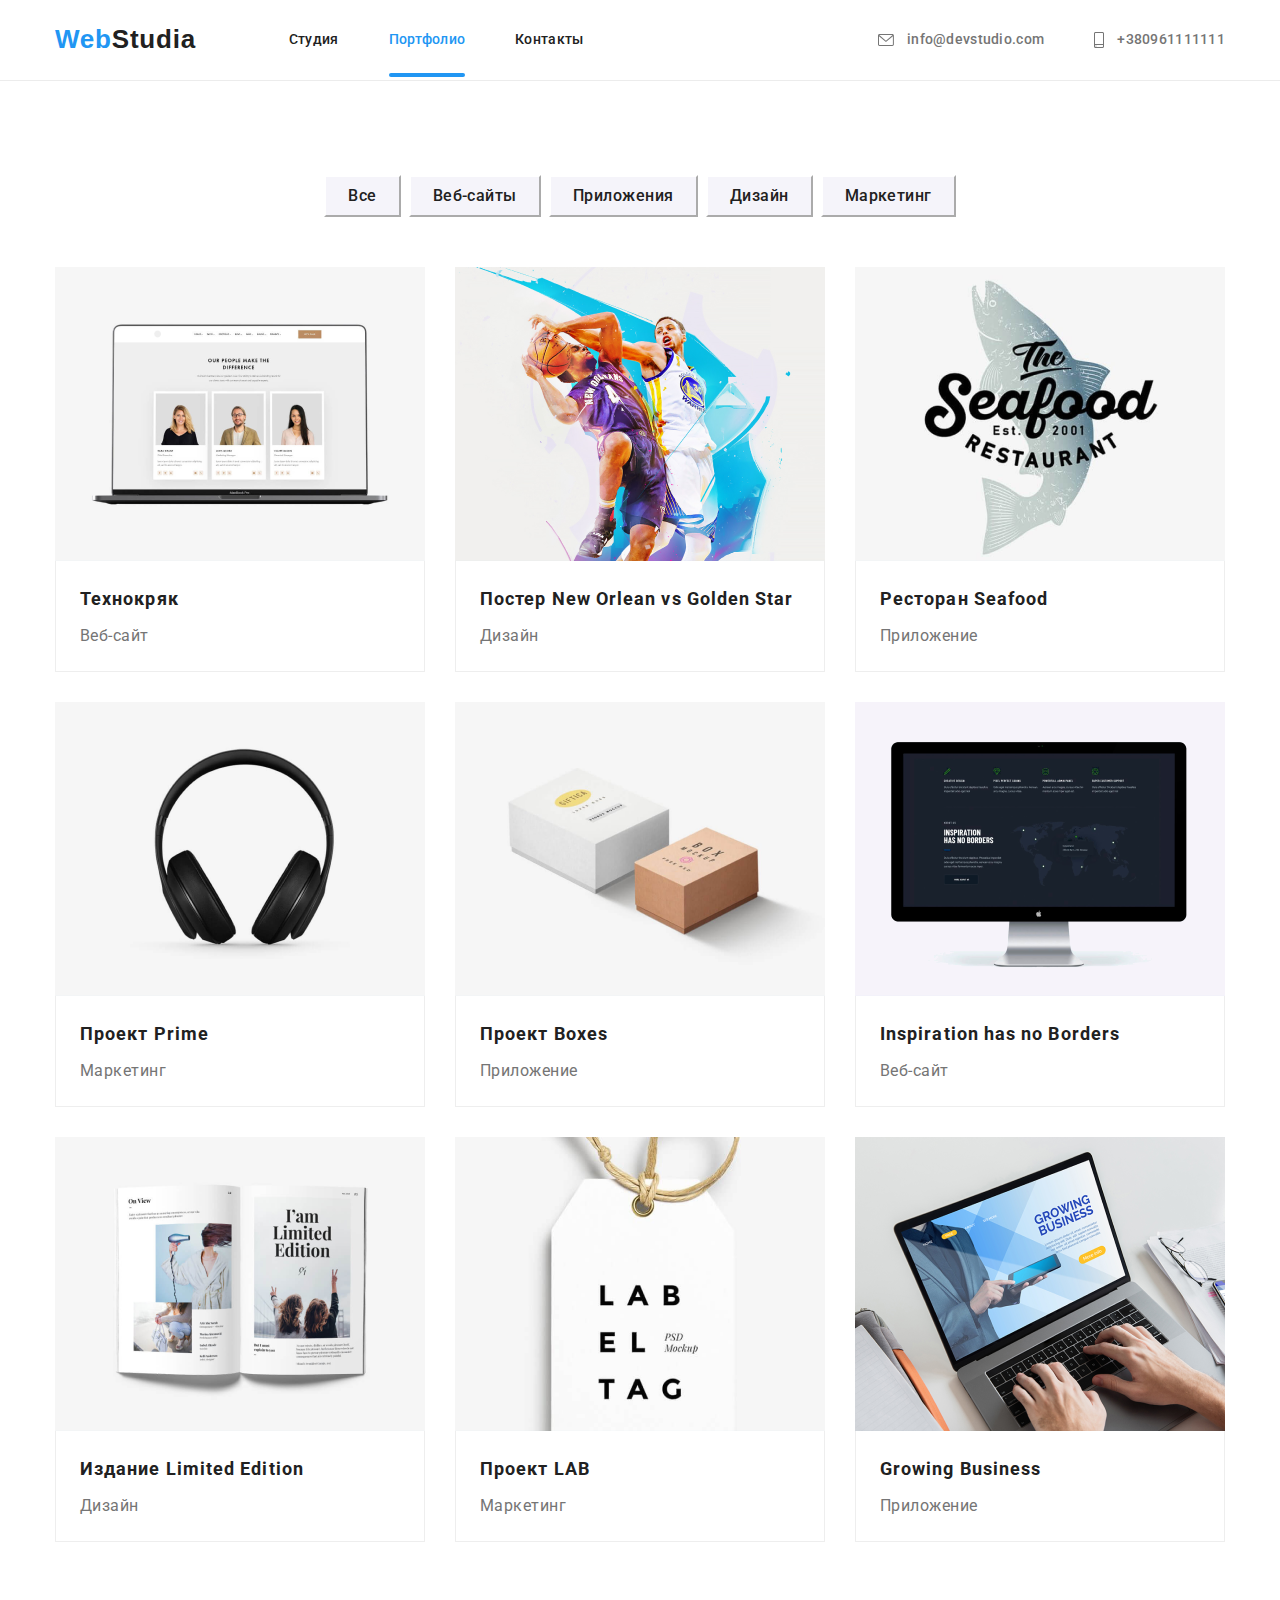
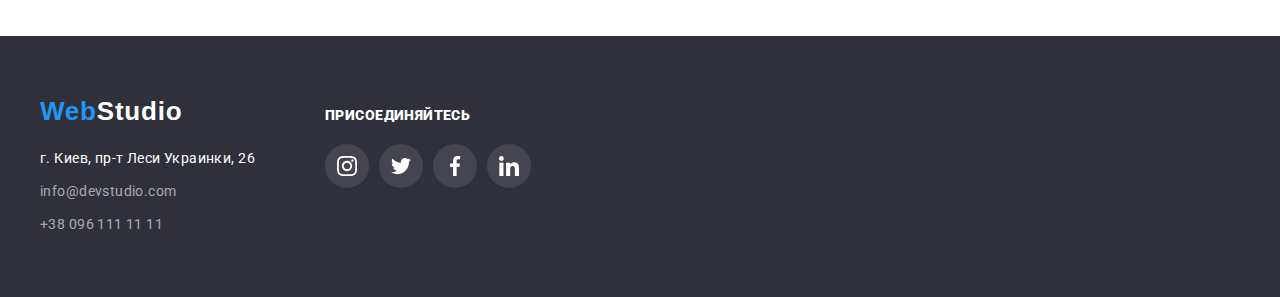
==== portfolio.html @ cb24133d "перенос" ====
<!DOCTYPE html>
<html lang="ru">

<head>
    
    <meta charset="UTF-8"/>
    <meta http-equiv="X-UA-Compatible" content="IE=Edge"/> <!--адаптация под IE и Edje-->
    <meta name="goit-markup-hw-02/" content="первое ДЗ"/>
    <title>Homework-2</title>
    <link rel="preconnect" href="https://fonts.gstatic.com"/>
    <link href="https://fonts.googleapis.com/css2?family=Roboto:wght@400;500;700;900&display=swap" rel="stylesheet"/>
    <link rel="stylesheet" href="https://cdnjs.cloudflare.com/ajax/libs/modern-normalize/0.2.0/modern-normalize.min.css"/>
    <link rel="stylesheet" href="./css/styles.css"/>

    <!-- Нормализация стилей в браузере или сброс стилей-->
        <!-- Сначала нормализатор -->
        <link
          rel="stylesheet"
          href="https://cdnjs.cloudflare.com/ajax/libs/modern-normalize/1.0.0/modern-normalize.min.css"
        />
        <!-- Потом ваши стили -->
        <link rel="stylesheet" href="./css/styles.css" />
    
</head>
<body>
    <header class="bg-color-header header">
        <div class="container ">
        
        <nav class="up-menue-style">
            <a class="logo-link logo-style logo" href="./"><span class="logocolor">Web</span>Studia</a>
            <ul class="list site-nav">
                <li class="li-header">
                    <a class="link" href="./index.html">Студия</a>
                </li>
                <li class="li-header">
                    <a class="current link" href="./portfolio.html">Портфолио</a>
                </li>
                <li >
                    <a class="link" href="contacs.html">Контакты</a>
                </li>
            </ul>
        </nav>
        <ul class="list up-phone-email-style nav-contacts">
            <li class="li-header">  
                <a class="link" href="mailto:info@devstudio.com">
                    <svg class="icon header-icon-link" width="16px" height="12px">
                        <use href="./images/icons/header-icons.svg#icon-envelope"></use>
                    </svg>
                    info@devstudio.com</a> 
            </li>
            <li>
                <a class="link" href="tel:+380961111111">
                    <svg class="icon header-icon-link" width="10px" height="16px">
                        <use href="./images/icons/header-icons.svg#icon-smartphone"></use>
                    </svg>
                    +380961111111</a>
            </li>
        </ul>
        </div>
    </header>

    <main class="main-bg-portfolio"> 
    <section  class="section">
        <div class="container "> 
            <h1 class="visually-hidden">Наше порфолио</h1>
            <ul class="list port-menu">
                <li class="port-menu-button-margin"><button type="button" class="portfolio-buttom link secondary">Все</button></li>
                <li class="port-menu-button-margin"><button type="button" class="portfolio-buttom link secondary">Веб-сайты</button></li>
                <li class="port-menu-button-margin"><button type="button" class="portfolio-buttom link secondary">Приложения</button ></li>
                <li class="port-menu-button-margin"><button type="button" class="portfolio-buttom link secondary">Дизайн</button ></li>
                <li><button type="button" class="portfolio-buttom link secondary">Маркетинг</button ></li>
            </ul>
            <h2 class="visually-hidden">Наши работы</h2>
            <ul class="list list-margin"> <!--<ul> - Список в виде точки, <ol> - список с цифрами-->
                <!-- li>a>(img+div>(p+p)) -->
                <li class="list-item-portfolio">
                    <a class="link" href="">
                        <div class="overlay-port">
                        <img src="./images/portfolio/img.jpg" alt="Технокряк Веб-сайт" width="100%"/> <!--Ссылка на картинку, подпись и её размер-->
                            <div class="bg-port-flip">
                        <p class="list-portfolio-p">Технокряк это современная площадка распространения коронавируса. Компании используют эту платформу для цифрового шпионажа и атак на защищённые сервера конкурентов. </p>
                        </div>
                    </div>
                        <div class="list-text-portfolio">
                        <h3 class="portfolio-h3-style">Технокряк</h3>
                        <p class="portfolio-p-style">Веб-сайт</p>
                        </div>
                    </a>
                </li>
                <li class="list-item-portfolio">
                    <a class="link" href="">
                        <div class="overlay-port">
                    <img src="./images/portfolio/img-1.jpg" alt="Постер New Orlean vs Golden Star Дизайн" />
                    <div class="bg-port-flip">
                    <p class="list-portfolio-p">Технокряк это современная площадка распространения коронавируса. Компании используют эту платформу для цифрового шпионажа и атак на защищённые сервера конкурентов.</p>
                </div>    
                </div>
                    <div class="list-text-portfolio">
                    <h3 class="portfolio-h3-style">Постер New Orlean vs Golden Star</h3>
                    <p class="portfolio-p-style">Дизайн</p>
                    </div>
                    </a>
                </li>
                <li class="list-item-portfolio">
                    <a class="link" href="">
                        <div class="overlay-port">
                    <img src="./images/portfolio/img-2.jpg" alt="Ресторан Seafood Приложение"/>
                    <div class="bg-port-flip">
                        <p class="list-portfolio-p">Технокряк это современная площадка распространения коронавируса. Компании используют эту платформу для цифрового шпионажа и атак на защищённые сервера конкурентов.</p>
                    </div>
                    </div>
                        <div class="list-text-portfolio">
                    <h3 class="portfolio-h3-style">Ресторан Seafood</h3>
                    <p class="portfolio-p-style">Приложение</p>
                    </div>
                    </a>
                </li>
                <li class="list-item-portfolio">
                    <a class="link" href="">
                        <div class="overlay-port">
                    <img src="./images/portfolio/img-3.jpg" alt="Технокряк Веб-сайт" /> <!--Ссылка на картинку, подпись и её размер-->
                    <div class="bg-port-flip">
                        <p class="list-portfolio-p">Технокряк это современная площадка распространения коронавируса. Компании используют эту платформу для цифрового шпионажа и атак на защищённые сервера конкурентов.</p>
                    </div>
                    </div>
                        <div class="list-text-portfolio">
                    <h3 class="portfolio-h3-style">Проект Prime</h3>
                    <p class="portfolio-p-style">Маркетинг</p>
                    </div>
                    </a>
                </li>
                <li class="list-item-portfolio">
                    <a class="link" href="">
                        <div class="overlay-port">
                    <img src="./images/portfolio/img-4.jpg" alt="Постер New Orlean vs Golden Star Дизайн" />
                    <div class="bg-port-flip">
                        <p class="list-portfolio-p">Технокряк это современная площадка распространения коронавируса. Компании используют эту платформу для цифрового шпионажа и атак на защищённые сервера конкурентов.</p>
                    </div>
                    </div>
                        <div class="list-text-portfolio">
                    <h3 class="portfolio-h3-style">Проект Boxes</h3>
                    <p class="portfolio-p-style">Приложение</p>
                    </div>
                    </a>
                </li>
                <li class="list-item-portfolio">
                    <a class="link" href="">
                        <div class="overlay-port">
                    <img src="./images/portfolio/img-5.jpg" alt="Ресторан Seafood Приложение" />
                    <div class="bg-port-flip">
                        <p class="list-portfolio-p">Технокряк это современная площадка распространения коронавируса. Компании используют эту платформу для цифрового шпионажа и атак на защищённые сервера конкурентов.</p>
                    </div>
                    </div>
                        <div class="list-text-portfolio">
                    <h3 class="portfolio-h3-style">Inspiration has no Borders</h3>
                    <p class="portfolio-p-style">Веб-сайт</p>
                    </div>
                    </a>
                </li>
                <li class="list-item-portfolio">
                    <a class="link" href="">
                        <div class="overlay-port">
                    <img src="./images/portfolio/img-6.jpg" alt="Технокряк Веб-сайт"/> <!--Ссылка на картинку, подпись и её размер-->
                    <div class="bg-port-flip">
                        <p class="list-portfolio-p">Технокряк это современная площадка распространения коронавируса. Компании используют эту платформу для цифрового шпионажа и атак на защищённые сервера конкурентов.</p>
                    </div>
                    </div>
                        <div class="list-text-portfolio">
                    <h3 class="portfolio-h3-style">Издание Limited Edition</h3>
                    <p class="portfolio-p-style">Дизайн</p>
                    </div>
                    </a>
                </li>
                <li class="list-item-portfolio">
                    <a class="link" href="">
                        <div class="overlay-port">
                    <img src="./images/portfolio/img-7.jpg" alt="Постер New Orlean vs Golden Star Дизайн" />
                    <div class="bg-port-flip">
                        <p class="list-portfolio-p">Технокряк это современная площадка распространения коронавируса. Компании используют эту платформу для цифрового шпионажа и атак на защищённые сервера конкурентов.</p>
                    </div>
                    </div>
                    <div class="list-text-portfolio">
                    <h3 class="portfolio-h3-style">Проект LAB</h3>
                    <p class="portfolio-p-style">Маркетинг</p>
                    </div>
                    </a>
                </li>
                <li class="list-item-portfolio">
                    <a class="link" href="">
                        <div class="overlay-port">
                    <img src="./images/portfolio/img-8.jpg" alt="Ресторан Seafood Приложение"/>
                    <div class="bg-port-flip">
                        <p class="list-portfolio-p">Технокряк это современная площадка распространения коронавируса. Компании используют эту платформу для цифрового шпионажа и атак на защищённые сервера конкурентов.</p>
                    </div>
                    </div>
                    <div class="list-text-portfolio">
                    <h3 class="portfolio-h3-style">Growing Business</h3>
                    <p class="portfolio-p-style">Приложение</p>
                    </div>
                    </a>
                </li>
            </ul>    
        </div>
    </section>
    </main>

    <footer class="footer-text-color bg-color-footer">
        <div class="container ">
            <div class="footer-address">
                <a class="logo-link logo-style logo-margin" href="./"><span class="logocolor">Web</span>Studio</a> <!--ссылка на главную страницу "./" обозначает корневую папку и отправляет на главную страницу-->
                <address class="down-menue-address-style"><!--адрес-->
                    <ul class="list ">
                        <li class="li-footer-first">
                            <a class="link link-map" href="https://goo.gl/maps/oVkc9rPg9sfFg3QS6" target="_blank" 
                            rel="noopener norefener">г. Киев, пр-т Леси Украинки, 26 <!--адрес--></a>
                        </li>
                        <li class="li-footer-second">
                            <a class="link down-menue-contact-style" href="mailto:info@devstudio.com">info@devstudio.com</a> <!--Активный имэйл-->
                        </li>
                        <li>
                            <a class="link down-menue-contact-style" href="tel:+380961111111">+38 096 111 11 11</a> <!--Активный телефон-->
                        </li>
                    </ul>

                </address>
            </div>
            <div class="footer-soc">
                <h3 class="footer-h3-come">присоединяйтесь</h3>
                <ul class="list social-icons">
                    <li class="social-icons-item social-icons-item-margin">
                        <a href="" class="social-icons-link" target="_blank" rel="noopener noreferral">
                            <svg class="icon">
                                <use href="./images/icons/header-icons.svg#icon-instagram-2"></use>
                            </svg>
                        </a>
                    </li>
                    <li class="social-icons-item social-icons-item-margin">
                        <a href="" class="social-icons-link" target="_blank" rel="noopener noreferral">
                            <svg class="icon">
                                <use href="./images/icons/header-icons.svg#icon-twitter-1"></use>
                            </svg>
                        </a>
                    </li>
                    <li class="social-icons-item social-icons-item-margin">
                        <a href="" class="social-icons-link" target="_blank" rel="noopener noreferral">
                            <svg class="icon">
                                <use href="./images/icons/header-icons.svg#icon-facebook-1"></use>
                            </svg>
                        </a>
                    </li>
                    <li class="social-icons-item">
                        <a href="" class="social-icons-link" target="_blank" rel="noopener noreferral">
                            <svg class="icon">
                                <use href="./images/icons/header-icons.svg#icon-linkedin-1"></use>
                            </svg>
                        </a>
                    </li>
                </ul>
            </div>
        </div>

    </footer>
</body>
---- css/styles.css ----
/* предварительные стили и глобальные настройки*/
/* Шрифт Raleway */
@font-face {
  font-family: 'Raleway', sans-serif;
  font-style: normal;
  font-weight: 700;
  src: url('../fonts/raleway-v19-latin_cyrillic-ext_cyrillic/raleway-v19-latin_cyrillic-ext_cyrillic-700.eot'); /* IE9 Compat Modes */
  src: local(''),
       url('../fonts/raleway-v19-latin_cyrillic-ext_cyrillic/raleway-v19-latin_cyrillic-ext_cyrillic-700.eot?#iefix') format('embedded-opentype'), /* IE6-IE8 */
       url('../fonts/raleway-v19-latin_cyrillic-ext_cyrillic/raleway-v19-latin_cyrillic-ext_cyrillic-700.woff2') format('woff2'), /* Super Modern Browsers */
       url('../fonts/raleway-v19-latin_cyrillic-ext_cyrillic/raleway-v19-latin_cyrillic-ext_cyrillic-700.woff') format('woff'), /* Modern Browsers */
       url('../fonts/raleway-v19-latin_cyrillic-ext_cyrillic/raleway-v19-latin_cyrillic-ext_cyrillic-700.ttf') format('truetype'), /* Safari, Android, iOS */
       url('../fonts/raleway-v19-latin_cyrillic-ext_cyrillic/raleway-v19-latin_cyrillic-ext_cyrillic-700.svg#Raleway') format('svg'); /* Legacy iOS */
}

/* Класс скрывающий элементы */
.visually-hidden {
  position: absolute !important;
  clip: rect(1px 1px 1px 1px);
  clip: rect(1px, 1px, 1px, 1px);
  padding: 0 !important;
  border: 0 !important;
  height: 1px !important;
  width: 1px !important;
  overflow: hidden;
}

/* Заготовки глобальных настроек */
:root {
  --main-text-color-gray: #757575;
  --main-text-color-black: #212121;
  --main-text-color-master-black: #000000;
  --main-text-color-blue: #2196F3;
  --main-text-color-white: #FFFFFF;
  --bg-color-gray: #2f303a;
  --bg-header-line: #ECECEC;
  --border-color: #EEEEEE;
  --bg-color-team: #F5F4FA;
  --grid-item: 1;
  --icon-color-gray: #AFB1B8;
  --timing-function: cubic-bezier(0.4, 0, 0.2, 1);
}
/* font-family: 'Roboto', sans-serif; */

/* Цвет фона main */
.main-bg {
  background-color: var(--main-text-color-white);
}

.main-bg-portfolio {
  background-color: var(--main-text-color-white);
}

html {
  box-sizing: border-box;
}

*,
*::before,
*::after {
  box-sizing: inherit;
}

/* a.current {
  color: var(--main-text-color-blue);
} */




















/* ВЫРАВНИВАНИЕ */

/* Сброс стилей */
h1,
h2,
h3,
h4,
h5,
h6,
p,
ul
 {
  margin: 0;
}


.section {
  padding-top: 94px;
  padding-bottom: 94px;
  
}

/* Общий размер для всей страницы */
.container {
  margin-left: auto;
  margin-right: auto;
  width: 1200px;
  padding: 0px 15px;
}

/* Header position */
.header .container{
  display: flex;
  justify-content: space-between;
  align-items: center;
  padding-top: 24px;
  padding-bottom: 25px;
  /* border-bottom: 30;
  border-color: var(--main-text-color-gray); */
}

.header {
  border-bottom: 1px solid var(--bg-header-line);
/* или */
/* border-width: 1px;
border-style: solid;
border-color: var(--main-text-color-gray); */
}

/* Центровка контактов */
.up-menue-style,
.nav-contacts .list {
display: flex;
align-items: center;

}


.site-nav,
.nav-contacts
 {
  display: inline-flex;
  padding-left: 0;
}

/* отступ для логотипа */
.container .logo {
  margin-right: auto;
}

/* отступ для студии,портфолио и контактов */
.up-menue-style .site-nav {
  /* margin-right: 331px; */
  margin-left: 93px;
}

/* отступы внутри site-nav */
.site-nav .li-header,
.up-phone-email-style .li-header {
  margin-right: 50px;
}

/* расположение текста относительно картинок */
.nav-contacts li .icon,
.nav-contacts li .link
 {
  vertical-align: middle;
}

/* пвсстояние между картинкой и текстом */
.header-icon-link {
  fill: var(--main-text-color-gray);
  margin-right: 10px;
  /* padding: 10px; */
    /* Функция смены цвета */
    transition-property: fill;
    transition-duration: 250ms;
    transition-timing-function: cubic-bezier(0.4, 0, 0.2, 1);
    /* transition-delay: 0; */
}


.container .up-phone-email-style {
  fill: var(--main-text-color-gray);
  margin-left: auto;
}


/* Настройка расположения и размеров заголовка */
.container .h1-style {
  /* position: absolute; */
width: 696px;
/* height: 120px; */
margin: 0 auto;
text-align: center;
margin-bottom: 30px;
}

/* Настройка положения и размера кнопки */
.container .button {
  padding-right: 32px;
  padding-top: 10px;
  padding-bottom: 10px;
  padding-left: 32px;
  /* border-color: var(--main-text-color-blue); */
  margin: 0 auto;
}

/* .main-bg .bg-color-up .container{
  padding-top: 200px;
  padding-bottom: 200px;
} */

/* Положение Наших особенностей */
.container .index-list { 
  display: flex;
  justify-content: flex-end;
  align-items: center;
  padding-left: 0;
  /* padding-top: 32px;
  padding-bottom: 32px; */
  /* border-bottom: 30;
  border-color: var(--main-text-color-gray); */
}

/* Размер класа our-list и расстояния между ними */
.our-list {
  width: 270px;
  /* height: 101px; */
  
}

.index-list .our-margin{
  margin-right: 30px;
  /* padding-left: 0; */
}

/* промежуток между заголовком и подписью */
.our-list .h3-style{
  margin-bottom: 10px;
  margin-top: 0;
}

.container .h2-style-what-we-do {
  text-align: center;
  margin-bottom: 50px;
  margin-top: 0;
}

.what-are-we-do.section{
  padding-top: 0;
}

/* Положение Наших особенностей */
.list-work { 
  display: flex;
  justify-content: flex-end;
  align-items: center;
  /* padding-top: 32px;
  padding-bottom: 32px; */
  /* border-bottom: 30;
  border-color: var(--main-text-color-gray); */
}

/* Расстояние между блоками */
.list-work .li{
  margin-right: 30px;
}

/*.list-work .relative .list-what-img{
  position: relative;
  width: 370px;
  height: 294px;
  left: 0px;
  top: 0px;
} */
.list-work .relative{
  position: relative;
  /* width: 370px;
  height: 294px; */
  left: 0px;
  top: 0px;
}

.list-work .relative .what-p{
position: absolute;
bottom: 0;
font-weight: 700;
font-size: 14px;
line-height: 1.14;
text-align: center;
letter-spacing: 0.03em;
text-transform: uppercase;
padding-top: 27px;
padding-bottom: 27px;
color: var(--main-text-color-white);
background: rgba(47, 48, 58, 0.8);
width: 370px;
} 

/* превращаем картинку в блок */
.list-work li img{
  display: block;
}

/* Наша команда тени */
.container .list-team .our-shadow {
  box-shadow: 0px 1px 3px rgba(0, 0, 0, 0.12), 0px 1px 1px rgba(0, 0, 0, 0.14), 0px 2px 1px rgba(0, 0, 0, 0.2);
  /* border-radius: 0px 0px 4px 4px; */
}

/* Положение Наших особенностей */
.list-team { 
  display: flex;
  justify-content: flex-end;
  align-items: center;
  /* padding-top: 32px;
  padding-bottom: 32px; */
  /* border-bottom: 30;
  border-color: var(--main-text-color-gray); */
}

.list-team .block-style-index-margin {
  margin-right: 30px;
}

.block-style-index div .h2-style-team,
.block-style-index div .p-style {
  text-align: center;
}

.block-style-index div .h2-style-team {
  margin-bottom: 10px;
  margin-top: 0;
}

.block-style-index div .p-style {
  margin-bottom: 0;
  margin-top: 0;
  padding: 0px;
}

.block-style-index div {
  padding: 30px;
}

.block-style-index img {
  display: block;
  margin-bottom: 0px;
}


/* FOOTER */
.bg-color-footer .container { 
  display: flex;
  align-items: baseline;
  /* padding: 60px 0px; */
  /* padding-top: 32px;
  padding-bottom: 32px; */
  /* border-bottom: 30;
  border-color: var(--main-text-color-gray); */
}

.container .footer-address .logo-margin {
  display:block;
  margin-bottom: 20px;
}

/* Страница Портфолио */
/* main */
.main-bg-portfolio .section .container .port-menu{
  display: flex;
  justify-content:center;
  align-items: center;
  margin-bottom: 50px;
  margin-left: 0;
  padding-left: 0;
  /* padding-top: 32px;
  padding-bottom: 32px; */
  /* border-bottom: 30;
  border-color: var(--main-text-color-gray); */
}

/* размер кнопок port-menu */
.port-menu .link {
  padding: 6px 22px;
  
}

/* Отступ между кнопками port-menu */
.port-menu-button-margin {
  margin-right: 8px;
}

/* display: block for img port-menu */
.list-item-portfolio img {
  display: block;
}

.main-bg-portfolio .section .container .list-margin {
  display: flex;
  flex-wrap: wrap;
  margin-bottom: -30px;
  margin-right: -30px;
  --grid-item: 3;
  list-style: none;
  margin-left: 0;
  padding-left: 0;
}

.list-text-portfolio {
  padding: 20px 24px;
  border: 1px solid var(--border-color);
  border-top: none;
}

.list-item-portfolio {
  margin: 0 30px 30px 0px;
  /* width: 370px; */

  /* padding: 370px 404px; */

  /* задаём ширину элементов */
  flex-basis: calc((100% - 30px * var(--grid-item)) / var(--grid-item));
}


/* Увеличение области кликабельности ссылки */
/* .up-menue-style .logo-link, */
.site-nav .link,
.nav-contacts li .link {
  padding: 30px 0;
}




/* Отступ для Нашей команды */
.container .our-team-margin{
  margin-top: 0;
  margin-bottom: 50px;
  margin-left: auto;
  margin-right: auto;
  text-align: center;
}

.our-shadow div .p-style {
  margin-bottom: 16px;
}

/* Настройка заднего фона для иконок соцсетей в Нашей команде */
.social-icons-item .social-icons-link {
  background-color: var(--main-text-color-white);
  display: flex;
  justify-content: center;
  align-items: center;
  width: 44px;
  height: 44px;
  border-radius: 50%;
}

/* Расстояние между иконками */
.social-icons-item-margin {
  margin-right: 10px;
}

/* Параметры иконок соцсетей */
.social-icons .icon{
  width: 20px;
  height: 20px;
  fill: var(--icon-color-gray);
  /* fill: #000000; */
  /* background-color: #000000; */
}

/* отступ от левого края для всех иконок */
.list-team div .social-icons {
  display: inline-flex;
  /* margin: 0 auto; */
  padding: 0 0 0 2px;

}

/* Выделение цветом иконок соцсетей нашей команды. Ховер и фокус задается всегда на ссылку! */
/* .social-icons-item .social-icons-link:hover .icon,
.social-icons-item .social-icons-link:focus .icon, */
.social-icons-item .social-icons-link:hover,
.social-icons-item .social-icons-link:focus {
  fill: var(--main-text-color-white);
  background-color: var(--main-text-color-blue);
  

  /* border-radius: 10px; */
  /* margin: 10px; */
  /* fill: inherit; */
}

/* Настройка заднего фона для иконок соцсетей в футере */
.container .list .social-icons-item .social-icons-link {
  background-color: rgba(255, 255, 255, 0.1);
  display: flex;
  justify-content: center;
  align-items: center;
  width: 44px;
  height: 44px;
  border-radius: 50%;
    /* Функция смены цвета */
    transition-property: background-color;
    transition-duration: 250ms;
    transition-timing-function: cubic-bezier(0.4, 0, 0.2, 1);
    /* transition-delay: 0; */
}
.li-header .linc .icon {
    /* Функция смены цвета */
    transition-property: background-color, fill;
    transition-duration: 250ms;
    transition-timing-function: cubic-bezier(0.4, 0, 0.2, 1);
    /* transition-delay: 0; */
}

/* Расстояние между иконками */
.social-icons-item-margin {
  margin-right: 10px;
  margin-top: 0;
  margin-top: 0;
  margin-bottom: 0;
}

/* Параметры иконок соцсетей Нашей команды */
.block-style-index div .social-icons .social-icons-link .icon{
  width: 20px;
  height: 20px;
  fill: var(--icon-color-gray);
  /* fill: #000000; */
  /* background-color: #000000; */

      /* Функция смены цвета */
      transition-property: fill; /*background-color, */
      transition-duration: 250ms;
      transition-timing-function: cubic-bezier(0.4, 0, 0.2, 1);
}

/* Параметры иконок соцсетей Футера*/
.container .list .social-icons-link .icon{
  width: 20px;
  height: 20px;
  fill: var(--main-text-color-white);
  /* fill: #000000; */
  /* background-color: #000000; */

  /* Функция смены цвета */
  /* transition-property: fill;
  transition-duration: 250ms;
  transition-timing-function: cubic-bezier(0.4, 0, 0.2, 1); */
  transition: fill 250ms cubic-bezier(0.4, 0, 0.2, 1);
  /* transition-delay: 0; */
}

.container .list .social-icons-item .social-icons-link {

  /* Функция смены цвета */
  transition-property: background-color;
  transition-duration: 250ms;
  transition-timing-function: cubic-bezier(0.4, 0, 0.2, 1);
  /* transition-delay: 0; */
}

/* отступ от левого края для всех иконок и все в ряд */
.container .social-icons {
  display: inline-flex;
  /* margin: 0 auto; */
  padding: 0;
}

/* Выделение цветом иконок соцсетей футера. Ховер и фокус задается всегда на ссылку! */
/* .container .list .social-icons-item .social-icons-link:hover .icon,
.container .list .social-icons-item .social-icons-link:focus .icon, */
.container .list .social-icons-item .social-icons-link:hover,
.container .list .social-icons-item .social-icons-link:focus {
  /* fill: var(--main-text-color-white); */
  background-color: var(--main-text-color-blue);

  /* border-radius: 10px; */
  /* margin: 10px; */
  /* fill: inherit; */
}

/* Выделение цветом иконок соцсетей футера. Ховер и фокус задается всегда на ссылку! */
.container .list .social-icons-item .social-icons-link:hover .icon,
.container .list .social-icons-item .social-icons-link:focus .icon{
  fill: var(--main-text-color-white);
  

  /* border-radius: 10px; */
  /* margin: 10px; */
  /* fill: inherit; */
}






/* отступы между списками в футере */
.down-menue-address-style .list .li-footer-first {
  margin-bottom: 9px;
  /* margin-top: 9px; */
  /* padding-bottom: 6px;
  padding-top: 9px; */

}

.down-menue-address-style .list .li-footer-second {
  margin-bottom: 9px;
  /* margin-top: 9px; */
  /* padding-bottom: 6px;
  padding-top: 9px; */

}

.list-text-portfolio .portfolio-h3-style {
  margin: 0;
}

.list-text-portfolio .portfolio-p-style {
  margin-top: 4px;
  margin-bottom: 0;
}

/* картинка на всю ширину блока */
.list-item-portfolio .link img{
  width: 100%;
}

.footer-text-color .container {
  padding: 60px 0;
}

/* Настройка блока адрес в футере, размера и расположения */
.footer-text-color .container .footer-address {
/* display: flex;
flex-direction: column;
align-items:flex-start; */
/* padding-left: 30px; */
/* padding-top: 60px;
padding-bottom: 60px; */
margin-right: 70px;
/* padding-left: 0; */
}

/* Настройки блока соцсетей в футере, размера и расположения */
.footer-text-color .container .footer-soc {
  display: flex;
  flex-direction: column;
  align-items:flex-start;
  /* padding-top: 75px;
padding-bottom: 97px; */
margin-right: 93px;
}


.overlay-port{
  position: relative;
  overflow: hidden;
}

.list-item-portfolio .link:hover .overlay-port .list-portfolio-p,
.list-item-portfolio .link:focus .overlay-port .list-portfolio-p {
  transform: translateY(0);
  /* width: 370px; */
/* height: 294px; */
overflow: hidden;
/* opacity: 1; */
}


.list-portfolio-p{
  /* opacity: 50%; */
}

.bg-port-flip {
  
}

.list-portfolio-p {
  /* display: inline-block;
  content: ''; */
  position: absolute;
  top: 0;
  left: 0;
  width: 100%;
  height: 100%;
  transform: translatey(100%);
  transition: transform 250ms var(--timing-function);
/* width: 370px; */
/* height: 294px; */
/* left: 215px; */
/* top: 262px; */
/* opacity: 0; */
background: rgba(33, 150, 243, 0.9);
/* background-size: auto; */
font-style: normal;
font-weight: 400;
font-size: 18px;
line-height: 1.55;
/* or 156% */
letter-spacing: 0.03em;
color: var(--main-text-color-white);
padding-top: 63px;
  padding-bottom: 63px;
  padding-left: 24px;
  padding-right: 24px;
}

.list-item-portfolio:hover,
.list-item-portfolio:focus {
  display: block;

  /* box-sizing: border-box; */
  box-shadow: 0px 1px 1px rgba(0, 0, 0, 0.12), 0px 4px 4px rgba(0, 0, 0, 0.06), 1px 4px 6px rgba(0, 0, 0, 0.16);
}

.list-item-portfolio .link
{
    /* Функция смены цвета */
    transition-property: box-shadow;
    transition-duration: 250ms;
    transition-timing-function: cubic-bezier(0.4, 0, 0.2, 1);
    transition-delay: 0;
}

/* .footer-come {
  text-align: left;
} */



/* НАШИ ПРЕИМУЩЕСТВА */
/* настройка фонового изображения для вставки перед списком */
.index-list .our-list::before {
  /* block растягивает на полный размер родителя */
  display: block;
  content: "";
  height: 120px;
  margin-bottom: 30px;
  background-color: var(--bg-color-team);
  background-size: 70px 70px;
  background-repeat: no-repeat;
  background-position: center;
  /* border-radius: 4px; */
}

/* Антенна в виде фонового изображения */
.icon-antenna::before {
  background-image: url("../images/icons/antenna-1.svg");
}

/* Часы в виде фонового изображения */
.icon-clock::before {
  background-image: url("../images/icons/clock-1.svg");
}

/* Компьютер-диаграмма в виде фонового изображения */
.icon-comp::before {
  background-image: url("../images/icons/diagram-1.svg");
}

/* Астронавт в виде фонового изображения */
.icon-astronaut::before {
  background-image: url("../images/icons/astronaut-1.svg");
}




/* ПОСТОЯННЫЕ КЛИЕНТЫ */
.section-client {
  padding-top: 94px;
  padding-bottom: 94px;
}
/* Параметры иконок соцсетей Футера*/
.icon-client-ya .link .icon{
  fill: var(--icon-color-gray);
      /* Функция смены цвета */
      transition-property: fill; /*border-color, */
      transition-duration: 250ms;
      transition-timing-function: cubic-bezier(0.4, 0, 0.2, 1);
      /* transition-delay: 0; */
}

/* Настройка иконок вряд */
.icons-client {
  display: flex;
  margin: 0;
  padding: 0;
}

/* Промежуткм между блоками */
.icon-client-ya-margin {
  display: flex;
  margin-right: 30px;
}


/* Выделение цветом иконок соцсетей футера. Ховер и фокус задается всегда на ссылку! */
.container .list .icon-client-ya .link-client:hover .icon,
.container .list .icon-client-ya .link-client:focus .icon,
.container .list .icon-client-ya .link-client:hover,
.container .list .icon-client-ya .link-client:focus {
  fill: var(--main-text-color-blue);
  border-color: var(--main-text-color-blue);
  /* border-radius: 10px; */
  /* margin: 10px; */
  /* fill: inherit; */


}

/* Настройка блоков и ссылки параллельно */
.icon-client-ya .link-client {
  /* background-color: var(--main-text-color-white); */
  display: flex;
  justify-content: center;
  align-items: center;
  width: 170px;
  height: 90px;
  border: 1px;
  border-radius: 4%;
  border-style: solid;
  border-color: var(--icon-color-gray);
    /* Функция смены цвета */
    transition-property: border-color; /*, fill*/
    transition-duration: 250ms;
    transition-timing-function: cubic-bezier(0.4, 0, 0.2, 1);
    /* transition-delay: 0; */
}

.footer-soc .footer-h3-come {
  margin-bottom: 20px;
}





























/* Применение классов */



/* Настройка тела сайта */
body {
  font-family: "Roboto", sans-serif;
  font-size: 14px;
  line-height: 1.71;
  letter-spacing: 0.03em; /* расстояние между буквами*/
  color: var(--main-text-color-black);
  /*background-color: #e5e5e5;*/
}

.logo-link
{
  text-decoration: none; /* убирает подчеркивание с ссылки */
  color: inherit; /* обесцвечивает ссылку */
}

/* обесцвечивание и скрытия подч]ркивания для ссылки */
.link {
  text-decoration: none; /* убирает подчеркивание с ссылки */
  color: inherit; /*обесцвечивает ссылку*/

  /* Функция смены цвета */
  transition-property: color;
  transition-duration: 250ms;
  transition-timing-function: cubic-bezier(0.4, 0, 0.2, 1);
  /* transition-delay: 0; */
}

/* изменение ссылки при наведении */
.link:hover,
:focus {
  color: var(--main-text-color-blue);


}


/* Выделение цветом иконок письма и телефона. Ховер и фокус задается всегда на ссылку! */
.link:hover .header-icon-link,
.link:focus .header-icon-link {
  fill: var(--main-text-color-blue);



  /* border-radius: 10px; */
  /* margin: 10px; */
  /* fill: inherit; */
}


/* Отцентровать */
/* .center {
  text-align: center;
} */

/* Убрать нумерацию списка */
.list {
  list-style: none;
  /* padding-left: 0px;
  margin: 0px; */
}

/* Убрать нумерацию списка */
.list .our-icon-link{
  list-style: none;
  /* padding-left: 0px;
  margin: 0px; */
}

.down-menue-address-style .list {
  padding-left: 0px;
  margin: 0px;
}


    /* Стили телефона и имэйла в хедере */
.up-phone-email-style {
font-weight: 500;
font-size: 14px;
line-height: 1.14;
letter-spacing: 0.02em;
color: var(--main-text-color-gray);
}

/* оформление верхнего меню */
.up-menue-style {
font-weight: 500;
font-size: 14px;
line-height: 1.14;
letter-spacing: 0.02em;
color: var(--main-text-color-black);
}

/* Цвет футера */
.footer-text-color {
  color: var(--main-text-color-white);
}

/* оформление адреса нижнего меню */
.down-menue-address-style {
/*font-weight: 400;*/
font-style: normal;
font-size: 14px;
line-height: 1.7;
letter-spacing: 0.03em;

  }

/* оформление нижнего меню телефона и имэйла*/
.down-menue-contact-style {
color: rgba(255, 255, 255, 0.6);
    }

/* Стиль заголовка н1 */
.h1-style {
font-weight: 900;
font-size: 44px;
line-height: 1.36;
/* text-align: center; */
letter-spacing: 0.06em;
text-transform: uppercase;
color: var(--main-text-color-white);
}

/* Стиль заголовка н2 */
.h2-style {
  font-family: Roboto;
  font-style: normal;
  font-weight: 700;
  font-size: 36px;
  line-height: 1.16;
  /* text-align: center; */
  letter-spacing: 0.03em;
  color: var(--main-text-color-master-black);
}

/* Стиль заголовка н2 для "Наша команда" */
.h2-style-team {
  font-weight: 500;
  font-size: 16px;
  line-height: 1.9;
  /* text-align: center; */
  letter-spacing: 0.03em;
  color: var(--main-text-color-master-black);
}

/* Стиль заготовка н3 */
.h3-style {
  font-weight: 700;
  font-size: 14px;
  line-height: 1.14;
  letter-spacing: 0.03em;
  text-transform: uppercase;
  color: var(--main-text-color-black);
}

.p-style-up {
  font-size: 14px;
  line-height: 1.5;
  letter-spacing: 0.03em;
  color: var(--main-text-color-gray);
  margin: 0;
}


/* Стиль для простого текста главной страницы */
.p-style {
  /*font-weight: 400;*/
  font-size: 14px;
  line-height: 1.71;
  letter-spacing: 0.03em;  
  color: var(--main-text-color-gray);
}

/* Стиль для подписи нашей команды */
.p-style-team {
  /*font-weight: 400;*/
  font-size: 16px;
  line-height: 1.19;
  /* text-align: center; */
  letter-spacing: 0.03em;  
  color: var(--main-text-color-gray);
}

/* Стиль для cтилизации заголовка фото в портфолио */
.portfolio-h3-style {
font-weight: 700;
font-size: 18px;
line-height: 2;
letter-spacing: 0.06em;
/* letter-spacing: 0.04em; */
color: var(--main-text-color-black);

}

/* Стиль для cтилизации описания фото в портфолио */
.portfolio-p-style {
/*font-weight: 400;*/
font-size: 16px;
line-height: 1.87;
letter-spacing: 0.03em;
color: var(--main-text-color-gray);
}

/* Стиль кнопки на главной странице */
.button {
  font-weight: 700;
  font-size: 16px;
  line-height: 1.87;
  display: flex;
  align-items: center;
  text-align: center;
  letter-spacing: 0.06em;
  color: var(--main-text-color-white);

  /* Функция смены цвета */
  transition-property: background-color, color;
  transition-duration: 250ms;
  transition-timing-function: cubic-bezier(0.4, 0, 0.2, 1);
  /* transition-delay: 0; */
}

/* Client стилизация текста*/
.h2-style-client {
font-weight: 700;
font-size: 36px;
line-height: 1.16;
text-align: center;
letter-spacing: 0.03em;
color: var(--main-text-color-black);
margin-bottom: 50px;
margin-top: 0;
}


/* футер, ПРИСОЕДИНЯЙТЕСЬ */
.footer-h3-come {
  font-weight: 900;
  font-size: 14px;
  line-height: 1.14;
  letter-spacing: 0.03em;
  text-transform: uppercase;
  margin: 0;
  color: var(--main-text-color-white);
  }















/* НАСТРОЙКА ЦВЕТОВ */
/* ЦВЕТА ФОНА И КНОПОК */
/* настройка цвета логотипа, а именно части Web */
.logocolor {
  color: var(--main-text-color-blue);
}

/* Стиль логотипа (цвет, шрифт и т.д.) */
.logo-style {  
  font-family: "Raleway", sans-serif;
  /* font-style: normal; */
  font-weight: 700;
  font-size: 26px;
  line-height: 1.2;
  letter-spacing: 0.03em;
  /* color: var(--main-text-color-master-black); */
  }

.button-index {
  background-color: var(--main-text-color-blue);
  border: none;
  border-radius: 4px;
}

/* изменение цвета кнопки при наведении */
.button:hover,
.button:focus {
  background-color: var(--main-text-color-blue); /*изменение цвета кнопни*/
  color: var(--main-text-color-white); /*изменение цвета надписи*/
  cursor: pointer;
}

/* Стиль кнопок на странице портфолио */
.portfolio-buttom {
font-weight: 500;
font-size: 16px;
line-height: 1.63;
letter-spacing: 0.03em;
color: var(--main-text-color-black);
background-color: var(--main-text-color-white);
cursor: pointer;
}

.portfolio-buttom.link:hover,
.portfolio-buttom.link:focus {
  background-color: var(--main-text-color-blue); /*изменение цвета кнопни*/
  color: var(--main-text-color-white);  /*изменение цвета надписи*/
  box-shadow: 0px 3px 1px rgba(0, 0, 0, 0.1), 0px 1px 2px rgba(0, 0, 0, 0.08), 0px 2px 2px rgba(0, 0, 0, 0.12);
  border-radius: 4px;


  /* cursor: pointer; */
}

.portfolio-buttom.link {
  /* Функция смены цвета */
  transition-property: background-color, color, box-shadow;
  transition-duration: 250ms;
  transition-timing-function: cubic-bezier(0.4, 0, 0.2, 1);
  /* transition-delay: 0; */}

.portfolio-buttom.primary {
  background-color: var(--main-text-color-blue);
  color: var(--main-text-color-white);
  border-color: var(--main-text-color-blue);
}

.portfolio-buttom.secondary {
  background-color: var(--bg-color-team);
  color: var(--main-text-color-black);
  border-color: var(--main-text-color-white);
}

.bg-color-header {
  /* position: absolute; */
  /* width: 1600px; */
  /* height: 80px; */
  /* left: 0px; */
  /* top: 0px; */
  background: var(--main-text-color-white);
}

.bg-color-up {

background-color: var(--bg-color-gray);
text-align: center;
padding-top: 200px;
padding-bottom: 200px;
max-width: 1600px;   /*максимальная длинна банера*/
height: 600px;
margin-left: auto;
margin-right: auto;
background-image: url(../images/index/bg-Img-overlay.png), url(../images/index/bg-header-Img.png);
/* background-image: linear-gradient(rgba(47, 48, 58, 0.4), rgba(47, 48, 58, 0.4)), url(../images/index/bg-header-Img.png); */
background-position: center;
background-repeat: no-repeat;
object-fit: cover;  /*задаем отображение картинки-фона (стоять на месте и т.д.);/
/* центр всегда на месте */
background-position: center;
/* можно задать ысоту банера, убирая паддинги, но тогда могут возникнуть баги с переполнением */

  /* display: flex;*/  /*работает вместе с align-items*/
  /*align-items: center;*/  /*вертикальное выравнивание*/
  /* justify-content: center;  горизонтальное выравнивание */ 
  /* Банер всегда подстраивается под экран */
  /* height: 100vh;  */
/* position: absolute; */
/* width: 1600px; */
/* height: 600px; */
/* left: 0px; */
/* top: 80px; */
/* padding: 250px 0; */
/* object-position: 50% 50%; */
/* padding: 200px 0;  */
}

.bg-color-team {
  /* position: absolute; */
  /* width: 1600px; */
  /* height: 648px; */
  /* left: 0px;
  top: 1449px; */
  background: var(--bg-color-team);
}

.bg-color-footer {
  /* position: absolute; */
  /* width: 1600px; */
  /* height: 252px; */
  /* left: 0px;
  top: 1628px; */
  background: var(--bg-color-gray);
}

.bg-color-portfolio-block {
  /* position: absolute;
width: 370px;
/* height: 404px; */
/* left: 1015px;
top: 262px; */
background: var(--main-text-color-white);
border: 1px solid var(--border-color);
box-sizing: border-box;
}

.block-style-index {
  /* position: absolute; */
  width: 270px;
  /* height: 368px; */
  /* left: 215px;
  top: 1635px; */
  background: var(--main-text-color-white);
  /* material shadow v1 */  
  box-shadow: 0px 1px 3px rgba(0, 0, 0, 0.12), 0px 1px 1px rgba(0, 0, 0, 0.14), 0px 2px 1px rgba(0, 0, 0, 0.2);
  border-radius: 0px 0px 4px 4px;
}










/* ЦВЕТА ТЕКСТА */
/* цвет текста для отображения активной сылкиы */
.current {
  color: var(--main-text-color-blue);
  position: relative; 
}
.header-link {
  position: relative;
}

/* Нижняя линия на активном элементе меню */
.current::after {
  content: "";
  position: absolute;
  left: 0;
  bottom: 0;
  display: block;
  width: 100%;
  height: 4px;
  background-color: var(--main-text-color-blue);
  border-radius: 2px;
}

/* цвет текста для отображения активной сылкиы */
.current-button {
  color: var(--main-text-color-white);
  background-color: var(--main-text-color-blue);
}










/* Модальное окно */

/* Параметры фона модального окна */
.backdrop {
  position: fixed;
  top: 0;
  left: 0;
  width: 100%;
  height: 100%;
  background-color: rgba(0, 0, 0, 0.2);

  opacity: 1;
  visibility: visible;
  transition: opacity 250ms var(--timing-function), visibility 250ms var(--timing-function);
}

/* Параметры модального окна до нажатия кнопки (скрытие окна) */
.backdrop.is-hidden {
  opacity: 0;
  pointer-events: none;
  visibility: hidden;
}

/* параметры формы окна */
.modal {
  position: absolute;
  top: 50%;
  left: 50%;
  transform: translate(-50%, -50%);

  width: 528px;
  height: 581px;
  background-color: var(--main-text-color-white);
  box-shadow: 0px 1px 3px rgba(0, 0, 0, 0.12), 0px 1px 1px rgba(0, 0, 0, 0.14), 0px 2px 1px rgba(0, 0, 0, 0.2);
  border-radius: 4px;
}

/* Размер и позиция кнопки Х */
.modal-bottom {
  background-color: var(--main-text-color-white);
  display: flex;
  margin-left: auto;
  margin-bottom: auto;
  margin-top: 8px;
  margin-right: 8px;
  justify-content: center;
  align-items: center;
  width: 30px;
  height: 30px;
  border-radius: 50%;

  border: 1px solid rgba(0, 0, 0, 0.1);
  box-sizing: border-box;
}

/* Параметры самого Х */
.modal-bottom .icon{
  position: absolute;
  width: 18px;
  height: 18px;
}

.modal-bottom:hover,
.modal-bottom:focus,
.modal-bottom:hover .icon,
.modal-bottom:focus .icon{
  cursor: pointer;
}



















/* НЕ ИСПОЛЬЗУЕМОЕ */
/* raleway-regular - latin_cyrillic-ext_cyrillic */
/*@font-face {
  font-family: 'Raleway';
  font-style: normal;
  font-weight: 400;
  src: url('../fonts/raleway-v19-latin_cyrillic-ext_cyrillic-regular.eot'); /* IE9 Compat Modes */
 /* src: local(''),
       url('../fonts/raleway-v19-latin_cyrillic-ext_cyrillic-regular.eot?#iefix') format('embedded-opentype'), /* IE6-IE8 */
  /*     url('../fonts/raleway-v19-latin_cyrillic-ext_cyrillic-regular.woff2') format('woff2'), /* Super Modern Browsers */
 /*      url('../fonts/raleway-v19-latin_cyrillic-ext_cyrillic-regular.woff') format('woff'), /* Modern Browsers */
 /*      url('../fonts/raleway-v19-latin_cyrillic-ext_cyrillic-regular.ttf') format('truetype'), /* Safari, Android, iOS */
 /*      url('../fonts/raleway-v19-latin_cyrillic-ext_cyrillic-regular.svg#Raleway') format('svg'); /* Legacy iOS */
/*}*/
/* raleway-700 - latin_cyrillic-ext_cyrillic */

/* Выстраивание списка в ряд */
/* .line {
        display: inline;
        margin-right: 5px; */
        /* list-style: none;убираем маркеры списка */
        /*display: inline-block; /* Отображать как строчный элемент */
        /* margin: 0; убираем верхнее и нижнее поле, равное 1em */
        /* padding-left: 0; убираем левый отступ, равный 40px */
        /* margin-right: 5px; Отступ слева */
        /* border: 1px solid #000; Рамка вокруг текста
        padding: 3px; Поля вокруг текста */
    /* } */
---- css/styles.css ----
/* предварительные стили и глобальные настройки*/
/* Шрифт Raleway */
@font-face {
  font-family: 'Raleway', sans-serif;
  font-style: normal;
  font-weight: 700;
  src: url('../fonts/raleway-v19-latin_cyrillic-ext_cyrillic/raleway-v19-latin_cyrillic-ext_cyrillic-700.eot'); /* IE9 Compat Modes */
  src: local(''),
       url('../fonts/raleway-v19-latin_cyrillic-ext_cyrillic/raleway-v19-latin_cyrillic-ext_cyrillic-700.eot?#iefix') format('embedded-opentype'), /* IE6-IE8 */
       url('../fonts/raleway-v19-latin_cyrillic-ext_cyrillic/raleway-v19-latin_cyrillic-ext_cyrillic-700.woff2') format('woff2'), /* Super Modern Browsers */
       url('../fonts/raleway-v19-latin_cyrillic-ext_cyrillic/raleway-v19-latin_cyrillic-ext_cyrillic-700.woff') format('woff'), /* Modern Browsers */
       url('../fonts/raleway-v19-latin_cyrillic-ext_cyrillic/raleway-v19-latin_cyrillic-ext_cyrillic-700.ttf') format('truetype'), /* Safari, Android, iOS */
       url('../fonts/raleway-v19-latin_cyrillic-ext_cyrillic/raleway-v19-latin_cyrillic-ext_cyrillic-700.svg#Raleway') format('svg'); /* Legacy iOS */
}

/* Класс скрывающий элементы */
.visually-hidden {
  position: absolute !important;
  clip: rect(1px 1px 1px 1px);
  clip: rect(1px, 1px, 1px, 1px);
  padding: 0 !important;
  border: 0 !important;
  height: 1px !important;
  width: 1px !important;
  overflow: hidden;
}

/* Заготовки глобальных настроек */
:root {
  --main-text-color-gray: #757575;
  --main-text-color-black: #212121;
  --main-text-color-master-black: #000000;
  --main-text-color-blue: #2196F3;
  --main-text-color-white: #FFFFFF;
  --bg-color-gray: #2f303a;
  --bg-header-line: #ECECEC;
  --border-color: #EEEEEE;
  --bg-color-team: #F5F4FA;
  --grid-item: 1;
  --icon-color-gray: #AFB1B8;
  --timing-function: cubic-bezier(0.4, 0, 0.2, 1);
}
/* font-family: 'Roboto', sans-serif; */

/* Цвет фона main */
.main-bg {
  background-color: var(--main-text-color-white);
}

.main-bg-portfolio {
  background-color: var(--main-text-color-white);
}

html {
  box-sizing: border-box;
}

*,
*::before,
*::after {
  box-sizing: inherit;
}

/* a.current {
  color: var(--main-text-color-blue);
} */




















/* ВЫРАВНИВАНИЕ */

/* Сброс стилей */
h1,
h2,
h3,
h4,
h5,
h6,
p,
ul
 {
  margin: 0;
}


.section {
  padding-top: 94px;
  padding-bottom: 94px;
  
}

/* Общий размер для всей страницы */
.container {
  margin-left: auto;
  margin-right: auto;
  width: 1200px;
  padding: 0px 15px;
}

/* Header position */
.header .container{
  display: flex;
  justify-content: space-between;
  align-items: center;
  padding-top: 24px;
  padding-bottom: 25px;
  /* border-bottom: 30;
  border-color: var(--main-text-color-gray); */
}

.header {
  border-bottom: 1px solid var(--bg-header-line);
/* или */
/* border-width: 1px;
border-style: solid;
border-color: var(--main-text-color-gray); */
}

/* Центровка контактов */
.up-menue-style,
.nav-contacts .list {
display: flex;
align-items: center;

}


.site-nav,
.nav-contacts
 {
  display: inline-flex;
  padding-left: 0;
}

/* отступ для логотипа */
.container .logo {
  margin-right: auto;
}

/* отступ для студии,портфолио и контактов */
.up-menue-style .site-nav {
  /* margin-right: 331px; */
  margin-left: 93px;
}

/* отступы внутри site-nav */
.site-nav .li-header,
.up-phone-email-style .li-header {
  margin-right: 50px;
}

/* расположение текста относительно картинок */
.nav-contacts li .icon,
.nav-contacts li .link
 {
  vertical-align: middle;
}

/* пвсстояние между картинкой и текстом */
.header-icon-link {
  fill: var(--main-text-color-gray);
  margin-right: 10px;
  /* padding: 10px; */
    /* Функция смены цвета */
    transition-property: fill;
    transition-duration: 250ms;
    transition-timing-function: cubic-bezier(0.4, 0, 0.2, 1);
    /* transition-delay: 0; */
}


.container .up-phone-email-style {
  fill: var(--main-text-color-gray);
  margin-left: auto;
}


/* Настройка расположения и размеров заголовка */
.container .h1-style {
  /* position: absolute; */
width: 696px;
/* height: 120px; */
margin: 0 auto;
text-align: center;
margin-bottom: 30px;
}

/* Настройка положения и размера кнопки */
.container .button {
  padding-right: 32px;
  padding-top: 10px;
  padding-bottom: 10px;
  padding-left: 32px;
  /* border-color: var(--main-text-color-blue); */
  margin: 0 auto;
}

/* .main-bg .bg-color-up .container{
  padding-top: 200px;
  padding-bottom: 200px;
} */

/* Положение Наших особенностей */
.container .index-list { 
  display: flex;
  justify-content: flex-end;
  align-items: center;
  padding-left: 0;
  /* padding-top: 32px;
  padding-bottom: 32px; */
  /* border-bottom: 30;
  border-color: var(--main-text-color-gray); */
}

/* Размер класа our-list и расстояния между ними */
.our-list {
  width: 270px;
  /* height: 101px; */
  
}

.index-list .our-margin{
  margin-right: 30px;
  /* padding-left: 0; */
}

/* промежуток между заголовком и подписью */
.our-list .h3-style{
  margin-bottom: 10px;
  margin-top: 0;
}

.container .h2-style-what-we-do {
  text-align: center;
  margin-bottom: 50px;
  margin-top: 0;
}

.what-are-we-do.section{
  padding-top: 0;
}

/* Положение Наших особенностей */
.list-work { 
  display: flex;
  justify-content: flex-end;
  align-items: center;
  /* padding-top: 32px;
  padding-bottom: 32px; */
  /* border-bottom: 30;
  border-color: var(--main-text-color-gray); */
}

/* Расстояние между блоками */
.list-work .li{
  margin-right: 30px;
}

/*.list-work .relative .list-what-img{
  position: relative;
  width: 370px;
  height: 294px;
  left: 0px;
  top: 0px;
} */
.list-work .relative{
  position: relative;
  /* width: 370px;
  height: 294px; */
  left: 0px;
  top: 0px;
}

.list-work .relative .what-p{
position: absolute;
bottom: 0;
font-weight: 700;
font-size: 14px;
line-height: 1.14;
text-align: center;
letter-spacing: 0.03em;
text-transform: uppercase;
padding-top: 27px;
padding-bottom: 27px;
color: var(--main-text-color-white);
background: rgba(47, 48, 58, 0.8);
width: 370px;
} 

/* превращаем картинку в блок */
.list-work li img{
  display: block;
}

/* Наша команда тени */
.container .list-team .our-shadow {
  box-shadow: 0px 1px 3px rgba(0, 0, 0, 0.12), 0px 1px 1px rgba(0, 0, 0, 0.14), 0px 2px 1px rgba(0, 0, 0, 0.2);
  /* border-radius: 0px 0px 4px 4px; */
}

/* Положение Наших особенностей */
.list-team { 
  display: flex;
  justify-content: flex-end;
  align-items: center;
  /* padding-top: 32px;
  padding-bottom: 32px; */
  /* border-bottom: 30;
  border-color: var(--main-text-color-gray); */
}

.list-team .block-style-index-margin {
  margin-right: 30px;
}

.block-style-index div .h2-style-team,
.block-style-index div .p-style {
  text-align: center;
}

.block-style-index div .h2-style-team {
  margin-bottom: 10px;
  margin-top: 0;
}

.block-style-index div .p-style {
  margin-bottom: 0;
  margin-top: 0;
  padding: 0px;
}

.block-style-index div {
  padding: 30px;
}

.block-style-index img {
  display: block;
  margin-bottom: 0px;
}


/* FOOTER */
.bg-color-footer .container { 
  display: flex;
  align-items: baseline;
  /* padding: 60px 0px; */
  /* padding-top: 32px;
  padding-bottom: 32px; */
  /* border-bottom: 30;
  border-color: var(--main-text-color-gray); */
}

.container .footer-address .logo-margin {
  display:block;
  margin-bottom: 20px;
}

/* Страница Портфолио */
/* main */
.main-bg-portfolio .section .container .port-menu{
  display: flex;
  justify-content:center;
  align-items: center;
  margin-bottom: 50px;
  margin-left: 0;
  padding-left: 0;
  /* padding-top: 32px;
  padding-bottom: 32px; */
  /* border-bottom: 30;
  border-color: var(--main-text-color-gray); */
}

/* размер кнопок port-menu */
.port-menu .link {
  padding: 6px 22px;
  
}

/* Отступ между кнопками port-menu */
.port-menu-button-margin {
  margin-right: 8px;
}

/* display: block for img port-menu */
.list-item-portfolio img {
  display: block;
}

.main-bg-portfolio .section .container .list-margin {
  display: flex;
  flex-wrap: wrap;
  margin-bottom: -30px;
  margin-right: -30px;
  --grid-item: 3;
  list-style: none;
  margin-left: 0;
  padding-left: 0;
}

.list-text-portfolio {
  padding: 20px 24px;
  border: 1px solid var(--border-color);
  border-top: none;
}

.list-item-portfolio {
  margin: 0 30px 30px 0px;
  /* width: 370px; */

  /* padding: 370px 404px; */

  /* задаём ширину элементов */
  flex-basis: calc((100% - 30px * var(--grid-item)) / var(--grid-item));
}


/* Увеличение области кликабельности ссылки */
/* .up-menue-style .logo-link, */
.site-nav .link,
.nav-contacts li .link {
  padding: 30px 0;
}




/* Отступ для Нашей команды */
.container .our-team-margin{
  margin-top: 0;
  margin-bottom: 50px;
  margin-left: auto;
  margin-right: auto;
  text-align: center;
}

.our-shadow div .p-style {
  margin-bottom: 16px;
}

/* Настройка заднего фона для иконок соцсетей в Нашей команде */
.social-icons-item .social-icons-link {
  background-color: var(--main-text-color-white);
  display: flex;
  justify-content: center;
  align-items: center;
  width: 44px;
  height: 44px;
  border-radius: 50%;
}

/* Расстояние между иконками */
.social-icons-item-margin {
  margin-right: 10px;
}

/* Параметры иконок соцсетей */
.social-icons .icon{
  width: 20px;
  height: 20px;
  fill: var(--icon-color-gray);
  /* fill: #000000; */
  /* background-color: #000000; */
}

/* отступ от левого края для всех иконок */
.list-team div .social-icons {
  display: inline-flex;
  /* margin: 0 auto; */
  padding: 0 0 0 2px;

}

/* Выделение цветом иконок соцсетей нашей команды. Ховер и фокус задается всегда на ссылку! */
/* .social-icons-item .social-icons-link:hover .icon,
.social-icons-item .social-icons-link:focus .icon, */
.social-icons-item .social-icons-link:hover,
.social-icons-item .social-icons-link:focus {
  fill: var(--main-text-color-white);
  background-color: var(--main-text-color-blue);
  

  /* border-radius: 10px; */
  /* margin: 10px; */
  /* fill: inherit; */
}

/* Настройка заднего фона для иконок соцсетей в футере */
.container .list .social-icons-item .social-icons-link {
  background-color: rgba(255, 255, 255, 0.1);
  display: flex;
  justify-content: center;
  align-items: center;
  width: 44px;
  height: 44px;
  border-radius: 50%;
    /* Функция смены цвета */
    transition-property: background-color;
    transition-duration: 250ms;
    transition-timing-function: cubic-bezier(0.4, 0, 0.2, 1);
    /* transition-delay: 0; */
}
.li-header .linc .icon {
    /* Функция смены цвета */
    transition-property: background-color, fill;
    transition-duration: 250ms;
    transition-timing-function: cubic-bezier(0.4, 0, 0.2, 1);
    /* transition-delay: 0; */
}

/* Расстояние между иконками */
.social-icons-item-margin {
  margin-right: 10px;
  margin-top: 0;
  margin-top: 0;
  margin-bottom: 0;
}

/* Параметры иконок соцсетей Нашей команды */
.block-style-index div .social-icons .social-icons-link .icon{
  width: 20px;
  height: 20px;
  fill: var(--icon-color-gray);
  /* fill: #000000; */
  /* background-color: #000000; */

      /* Функция смены цвета */
      transition-property: fill; /*background-color, */
      transition-duration: 250ms;
      transition-timing-function: cubic-bezier(0.4, 0, 0.2, 1);
}

/* Параметры иконок соцсетей Футера*/
.container .list .social-icons-link .icon{
  width: 20px;
  height: 20px;
  fill: var(--main-text-color-white);
  /* fill: #000000; */
  /* background-color: #000000; */

  /* Функция смены цвета */
  /* transition-property: fill;
  transition-duration: 250ms;
  transition-timing-function: cubic-bezier(0.4, 0, 0.2, 1); */
  transition: fill 250ms cubic-bezier(0.4, 0, 0.2, 1);
  /* transition-delay: 0; */
}

.container .list .social-icons-item .social-icons-link {

  /* Функция смены цвета */
  transition-property: background-color;
  transition-duration: 250ms;
  transition-timing-function: cubic-bezier(0.4, 0, 0.2, 1);
  /* transition-delay: 0; */
}

/* отступ от левого края для всех иконок и все в ряд */
.container .social-icons {
  display: inline-flex;
  /* margin: 0 auto; */
  padding: 0;
}

/* Выделение цветом иконок соцсетей футера. Ховер и фокус задается всегда на ссылку! */
/* .container .list .social-icons-item .social-icons-link:hover .icon,
.container .list .social-icons-item .social-icons-link:focus .icon, */
.container .list .social-icons-item .social-icons-link:hover,
.container .list .social-icons-item .social-icons-link:focus {
  /* fill: var(--main-text-color-white); */
  background-color: var(--main-text-color-blue);

  /* border-radius: 10px; */
  /* margin: 10px; */
  /* fill: inherit; */
}

/* Выделение цветом иконок соцсетей футера. Ховер и фокус задается всегда на ссылку! */
.container .list .social-icons-item .social-icons-link:hover .icon,
.container .list .social-icons-item .social-icons-link:focus .icon{
  fill: var(--main-text-color-white);
  

  /* border-radius: 10px; */
  /* margin: 10px; */
  /* fill: inherit; */
}






/* отступы между списками в футере */
.down-menue-address-style .list .li-footer-first {
  margin-bottom: 9px;
  /* margin-top: 9px; */
  /* padding-bottom: 6px;
  padding-top: 9px; */

}

.down-menue-address-style .list .li-footer-second {
  margin-bottom: 9px;
  /* margin-top: 9px; */
  /* padding-bottom: 6px;
  padding-top: 9px; */

}

.list-text-portfolio .portfolio-h3-style {
  margin: 0;
}

.list-text-portfolio .portfolio-p-style {
  margin-top: 4px;
  margin-bottom: 0;
}

/* картинка на всю ширину блока */
.list-item-portfolio .link img{
  width: 100%;
}

.footer-text-color .container {
  padding: 60px 0;
}

/* Настройка блока адрес в футере, размера и расположения */
.footer-text-color .container .footer-address {
/* display: flex;
flex-direction: column;
align-items:flex-start; */
/* padding-left: 30px; */
/* padding-top: 60px;
padding-bottom: 60px; */
margin-right: 70px;
/* padding-left: 0; */
}

/* Настройки блока соцсетей в футере, размера и расположения */
.footer-text-color .container .footer-soc {
  display: flex;
  flex-direction: column;
  align-items:flex-start;
  /* padding-top: 75px;
padding-bottom: 97px; */
margin-right: 93px;
}


.overlay-port{
  position: relative;
  overflow: hidden;
}

.list-item-portfolio .link:hover .overlay-port .list-portfolio-p,
.list-item-portfolio .link:focus .overlay-port .list-portfolio-p {
  transform: translateY(0);
  /* width: 370px; */
/* height: 294px; */
overflow: hidden;
/* opacity: 1; */
}


.list-portfolio-p{
  /* opacity: 50%; */
}

.bg-port-flip {
  
}

.list-portfolio-p {
  /* display: inline-block;
  content: ''; */
  position: absolute;
  top: 0;
  left: 0;
  width: 100%;
  height: 100%;
  transform: translatey(100%);
  transition: transform 250ms var(--timing-function);
/* width: 370px; */
/* height: 294px; */
/* left: 215px; */
/* top: 262px; */
/* opacity: 0; */
background: rgba(33, 150, 243, 0.9);
/* background-size: auto; */
font-style: normal;
font-weight: 400;
font-size: 18px;
line-height: 1.55;
/* or 156% */
letter-spacing: 0.03em;
color: var(--main-text-color-white);
padding-top: 63px;
  padding-bottom: 63px;
  padding-left: 24px;
  padding-right: 24px;
}

.list-item-portfolio:hover,
.list-item-portfolio:focus {
  display: block;

  /* box-sizing: border-box; */
  box-shadow: 0px 1px 1px rgba(0, 0, 0, 0.12), 0px 4px 4px rgba(0, 0, 0, 0.06), 1px 4px 6px rgba(0, 0, 0, 0.16);
}

.list-item-portfolio .link
{
    /* Функция смены цвета */
    transition-property: box-shadow;
    transition-duration: 250ms;
    transition-timing-function: cubic-bezier(0.4, 0, 0.2, 1);
    transition-delay: 0;
}

/* .footer-come {
  text-align: left;
} */



/* НАШИ ПРЕИМУЩЕСТВА */
/* настройка фонового изображения для вставки перед списком */
.index-list .our-list::before {
  /* block растягивает на полный размер родителя */
  display: block;
  content: "";
  height: 120px;
  margin-bottom: 30px;
  background-color: var(--bg-color-team);
  background-size: 70px 70px;
  background-repeat: no-repeat;
  background-position: center;
  /* border-radius: 4px; */
}

/* Антенна в виде фонового изображения */
.icon-antenna::before {
  background-image: url("../images/icons/antenna-1.svg");
}

/* Часы в виде фонового изображения */
.icon-clock::before {
  background-image: url("../images/icons/clock-1.svg");
}

/* Компьютер-диаграмма в виде фонового изображения */
.icon-comp::before {
  background-image: url("../images/icons/diagram-1.svg");
}

/* Астронавт в виде фонового изображения */
.icon-astronaut::before {
  background-image: url("../images/icons/astronaut-1.svg");
}




/* ПОСТОЯННЫЕ КЛИЕНТЫ */
.section-client {
  padding-top: 94px;
  padding-bottom: 94px;
}
/* Параметры иконок соцсетей Футера*/
.icon-client-ya .link .icon{
  fill: var(--icon-color-gray);
      /* Функция смены цвета */
      transition-property: fill; /*border-color, */
      transition-duration: 250ms;
      transition-timing-function: cubic-bezier(0.4, 0, 0.2, 1);
      /* transition-delay: 0; */
}

/* Настройка иконок вряд */
.icons-client {
  display: flex;
  margin: 0;
  padding: 0;
}

/* Промежуткм между блоками */
.icon-client-ya-margin {
  display: flex;
  margin-right: 30px;
}


/* Выделение цветом иконок соцсетей футера. Ховер и фокус задается всегда на ссылку! */
.container .list .icon-client-ya .link-client:hover .icon,
.container .list .icon-client-ya .link-client:focus .icon,
.container .list .icon-client-ya .link-client:hover,
.container .list .icon-client-ya .link-client:focus {
  fill: var(--main-text-color-blue);
  border-color: var(--main-text-color-blue);
  /* border-radius: 10px; */
  /* margin: 10px; */
  /* fill: inherit; */


}

/* Настройка блоков и ссылки параллельно */
.icon-client-ya .link-client {
  /* background-color: var(--main-text-color-white); */
  display: flex;
  justify-content: center;
  align-items: center;
  width: 170px;
  height: 90px;
  border: 1px;
  border-radius: 4%;
  border-style: solid;
  border-color: var(--icon-color-gray);
    /* Функция смены цвета */
    transition-property: border-color; /*, fill*/
    transition-duration: 250ms;
    transition-timing-function: cubic-bezier(0.4, 0, 0.2, 1);
    /* transition-delay: 0; */
}

.footer-soc .footer-h3-come {
  margin-bottom: 20px;
}





























/* Применение классов */



/* Настройка тела сайта */
body {
  font-family: "Roboto", sans-serif;
  font-size: 14px;
  line-height: 1.71;
  letter-spacing: 0.03em; /* расстояние между буквами*/
  color: var(--main-text-color-black);
  /*background-color: #e5e5e5;*/
}

.logo-link
{
  text-decoration: none; /* убирает подчеркивание с ссылки */
  color: inherit; /* обесцвечивает ссылку */
}

/* обесцвечивание и скрытия подч]ркивания для ссылки */
.link {
  text-decoration: none; /* убирает подчеркивание с ссылки */
  color: inherit; /*обесцвечивает ссылку*/

  /* Функция смены цвета */
  transition-property: color;
  transition-duration: 250ms;
  transition-timing-function: cubic-bezier(0.4, 0, 0.2, 1);
  /* transition-delay: 0; */
}

/* изменение ссылки при наведении */
.link:hover,
:focus {
  color: var(--main-text-color-blue);


}


/* Выделение цветом иконок письма и телефона. Ховер и фокус задается всегда на ссылку! */
.link:hover .header-icon-link,
.link:focus .header-icon-link {
  fill: var(--main-text-color-blue);



  /* border-radius: 10px; */
  /* margin: 10px; */
  /* fill: inherit; */
}


/* Отцентровать */
/* .center {
  text-align: center;
} */

/* Убрать нумерацию списка */
.list {
  list-style: none;
  /* padding-left: 0px;
  margin: 0px; */
}

/* Убрать нумерацию списка */
.list .our-icon-link{
  list-style: none;
  /* padding-left: 0px;
  margin: 0px; */
}

.down-menue-address-style .list {
  padding-left: 0px;
  margin: 0px;
}


    /* Стили телефона и имэйла в хедере */
.up-phone-email-style {
font-weight: 500;
font-size: 14px;
line-height: 1.14;
letter-spacing: 0.02em;
color: var(--main-text-color-gray);
}

/* оформление верхнего меню */
.up-menue-style {
font-weight: 500;
font-size: 14px;
line-height: 1.14;
letter-spacing: 0.02em;
color: var(--main-text-color-black);
}

/* Цвет футера */
.footer-text-color {
  color: var(--main-text-color-white);
}

/* оформление адреса нижнего меню */
.down-menue-address-style {
/*font-weight: 400;*/
font-style: normal;
font-size: 14px;
line-height: 1.7;
letter-spacing: 0.03em;

  }

/* оформление нижнего меню телефона и имэйла*/
.down-menue-contact-style {
color: rgba(255, 255, 255, 0.6);
    }

/* Стиль заголовка н1 */
.h1-style {
font-weight: 900;
font-size: 44px;
line-height: 1.36;
/* text-align: center; */
letter-spacing: 0.06em;
text-transform: uppercase;
color: var(--main-text-color-white);
}

/* Стиль заголовка н2 */
.h2-style {
  font-family: Roboto;
  font-style: normal;
  font-weight: 700;
  font-size: 36px;
  line-height: 1.16;
  /* text-align: center; */
  letter-spacing: 0.03em;
  color: var(--main-text-color-master-black);
}

/* Стиль заголовка н2 для "Наша команда" */
.h2-style-team {
  font-weight: 500;
  font-size: 16px;
  line-height: 1.9;
  /* text-align: center; */
  letter-spacing: 0.03em;
  color: var(--main-text-color-master-black);
}

/* Стиль заготовка н3 */
.h3-style {
  font-weight: 700;
  font-size: 14px;
  line-height: 1.14;
  letter-spacing: 0.03em;
  text-transform: uppercase;
  color: var(--main-text-color-black);
}

.p-style-up {
  font-size: 14px;
  line-height: 1.5;
  letter-spacing: 0.03em;
  color: var(--main-text-color-gray);
  margin: 0;
}


/* Стиль для простого текста главной страницы */
.p-style {
  /*font-weight: 400;*/
  font-size: 14px;
  line-height: 1.71;
  letter-spacing: 0.03em;  
  color: var(--main-text-color-gray);
}

/* Стиль для подписи нашей команды */
.p-style-team {
  /*font-weight: 400;*/
  font-size: 16px;
  line-height: 1.19;
  /* text-align: center; */
  letter-spacing: 0.03em;  
  color: var(--main-text-color-gray);
}

/* Стиль для cтилизации заголовка фото в портфолио */
.portfolio-h3-style {
font-weight: 700;
font-size: 18px;
line-height: 2;
letter-spacing: 0.06em;
/* letter-spacing: 0.04em; */
color: var(--main-text-color-black);

}

/* Стиль для cтилизации описания фото в портфолио */
.portfolio-p-style {
/*font-weight: 400;*/
font-size: 16px;
line-height: 1.87;
letter-spacing: 0.03em;
color: var(--main-text-color-gray);
}

/* Стиль кнопки на главной странице */
.button {
  font-weight: 700;
  font-size: 16px;
  line-height: 1.87;
  display: flex;
  align-items: center;
  text-align: center;
  letter-spacing: 0.06em;
  color: var(--main-text-color-white);

  /* Функция смены цвета */
  transition-property: background-color, color;
  transition-duration: 250ms;
  transition-timing-function: cubic-bezier(0.4, 0, 0.2, 1);
  /* transition-delay: 0; */
}

/* Client стилизация текста*/
.h2-style-client {
font-weight: 700;
font-size: 36px;
line-height: 1.16;
text-align: center;
letter-spacing: 0.03em;
color: var(--main-text-color-black);
margin-bottom: 50px;
margin-top: 0;
}


/* футер, ПРИСОЕДИНЯЙТЕСЬ */
.footer-h3-come {
  font-weight: 900;
  font-size: 14px;
  line-height: 1.14;
  letter-spacing: 0.03em;
  text-transform: uppercase;
  margin: 0;
  color: var(--main-text-color-white);
  }















/* НАСТРОЙКА ЦВЕТОВ */
/* ЦВЕТА ФОНА И КНОПОК */
/* настройка цвета логотипа, а именно части Web */
.logocolor {
  color: var(--main-text-color-blue);
}

/* Стиль логотипа (цвет, шрифт и т.д.) */
.logo-style {  
  font-family: "Raleway", sans-serif;
  /* font-style: normal; */
  font-weight: 700;
  font-size: 26px;
  line-height: 1.2;
  letter-spacing: 0.03em;
  /* color: var(--main-text-color-master-black); */
  }

.button-index {
  background-color: var(--main-text-color-blue);
  border: none;
  border-radius: 4px;
}

/* изменение цвета кнопки при наведении */
.button:hover,
.button:focus {
  background-color: var(--main-text-color-blue); /*изменение цвета кнопни*/
  color: var(--main-text-color-white); /*изменение цвета надписи*/
  cursor: pointer;
}

/* Стиль кнопок на странице портфолио */
.portfolio-buttom {
font-weight: 500;
font-size: 16px;
line-height: 1.63;
letter-spacing: 0.03em;
color: var(--main-text-color-black);
background-color: var(--main-text-color-white);
cursor: pointer;
}

.portfolio-buttom.link:hover,
.portfolio-buttom.link:focus {
  background-color: var(--main-text-color-blue); /*изменение цвета кнопни*/
  color: var(--main-text-color-white);  /*изменение цвета надписи*/
  box-shadow: 0px 3px 1px rgba(0, 0, 0, 0.1), 0px 1px 2px rgba(0, 0, 0, 0.08), 0px 2px 2px rgba(0, 0, 0, 0.12);
  border-radius: 4px;


  /* cursor: pointer; */
}

.portfolio-buttom.link {
  /* Функция смены цвета */
  transition-property: background-color, color, box-shadow;
  transition-duration: 250ms;
  transition-timing-function: cubic-bezier(0.4, 0, 0.2, 1);
  /* transition-delay: 0; */}

.portfolio-buttom.primary {
  background-color: var(--main-text-color-blue);
  color: var(--main-text-color-white);
  border-color: var(--main-text-color-blue);
}

.portfolio-buttom.secondary {
  background-color: var(--bg-color-team);
  color: var(--main-text-color-black);
  border-color: var(--main-text-color-white);
}

.bg-color-header {
  /* position: absolute; */
  /* width: 1600px; */
  /* height: 80px; */
  /* left: 0px; */
  /* top: 0px; */
  background: var(--main-text-color-white);
}

.bg-color-up {

background-color: var(--bg-color-gray);
text-align: center;
padding-top: 200px;
padding-bottom: 200px;
max-width: 1600px;   /*максимальная длинна банера*/
height: 600px;
margin-left: auto;
margin-right: auto;
background-image: url(../images/index/bg-Img-overlay.png), url(../images/index/bg-header-Img.png);
/* background-image: linear-gradient(rgba(47, 48, 58, 0.4), rgba(47, 48, 58, 0.4)), url(../images/index/bg-header-Img.png); */
background-position: center;
background-repeat: no-repeat;
object-fit: cover;  /*задаем отображение картинки-фона (стоять на месте и т.д.);/
/* центр всегда на месте */
background-position: center;
/* можно задать ысоту банера, убирая паддинги, но тогда могут возникнуть баги с переполнением */

  /* display: flex;*/  /*работает вместе с align-items*/
  /*align-items: center;*/  /*вертикальное выравнивание*/
  /* justify-content: center;  горизонтальное выравнивание */ 
  /* Банер всегда подстраивается под экран */
  /* height: 100vh;  */
/* position: absolute; */
/* width: 1600px; */
/* height: 600px; */
/* left: 0px; */
/* top: 80px; */
/* padding: 250px 0; */
/* object-position: 50% 50%; */
/* padding: 200px 0;  */
}

.bg-color-team {
  /* position: absolute; */
  /* width: 1600px; */
  /* height: 648px; */
  /* left: 0px;
  top: 1449px; */
  background: var(--bg-color-team);
}

.bg-color-footer {
  /* position: absolute; */
  /* width: 1600px; */
  /* height: 252px; */
  /* left: 0px;
  top: 1628px; */
  background: var(--bg-color-gray);
}

.bg-color-portfolio-block {
  /* position: absolute;
width: 370px;
/* height: 404px; */
/* left: 1015px;
top: 262px; */
background: var(--main-text-color-white);
border: 1px solid var(--border-color);
box-sizing: border-box;
}

.block-style-index {
  /* position: absolute; */
  width: 270px;
  /* height: 368px; */
  /* left: 215px;
  top: 1635px; */
  background: var(--main-text-color-white);
  /* material shadow v1 */  
  box-shadow: 0px 1px 3px rgba(0, 0, 0, 0.12), 0px 1px 1px rgba(0, 0, 0, 0.14), 0px 2px 1px rgba(0, 0, 0, 0.2);
  border-radius: 0px 0px 4px 4px;
}










/* ЦВЕТА ТЕКСТА */
/* цвет текста для отображения активной сылкиы */
.current {
  color: var(--main-text-color-blue);
  position: relative; 
}
.header-link {
  position: relative;
}

/* Нижняя линия на активном элементе меню */
.current::after {
  content: "";
  position: absolute;
  left: 0;
  bottom: 0;
  display: block;
  width: 100%;
  height: 4px;
  background-color: var(--main-text-color-blue);
  border-radius: 2px;
}

/* цвет текста для отображения активной сылкиы */
.current-button {
  color: var(--main-text-color-white);
  background-color: var(--main-text-color-blue);
}










/* Модальное окно */

/* Параметры фона модального окна */
.backdrop {
  position: fixed;
  top: 0;
  left: 0;
  width: 100%;
  height: 100%;
  background-color: rgba(0, 0, 0, 0.2);

  opacity: 1;
  visibility: visible;
  transition: opacity 250ms var(--timing-function), visibility 250ms var(--timing-function);
}

/* Параметры модального окна до нажатия кнопки (скрытие окна) */
.backdrop.is-hidden {
  opacity: 0;
  pointer-events: none;
  visibility: hidden;
}

/* параметры формы окна */
.modal {
  position: absolute;
  top: 50%;
  left: 50%;
  transform: translate(-50%, -50%);

  width: 528px;
  height: 581px;
  background-color: var(--main-text-color-white);
  box-shadow: 0px 1px 3px rgba(0, 0, 0, 0.12), 0px 1px 1px rgba(0, 0, 0, 0.14), 0px 2px 1px rgba(0, 0, 0, 0.2);
  border-radius: 4px;
}

/* Размер и позиция кнопки Х */
.modal-bottom {
  background-color: var(--main-text-color-white);
  display: flex;
  margin-left: auto;
  margin-bottom: auto;
  margin-top: 8px;
  margin-right: 8px;
  justify-content: center;
  align-items: center;
  width: 30px;
  height: 30px;
  border-radius: 50%;

  border: 1px solid rgba(0, 0, 0, 0.1);
  box-sizing: border-box;
}

/* Параметры самого Х */
.modal-bottom .icon{
  position: absolute;
  width: 18px;
  height: 18px;
}

.modal-bottom:hover,
.modal-bottom:focus,
.modal-bottom:hover .icon,
.modal-bottom:focus .icon{
  cursor: pointer;
}



















/* НЕ ИСПОЛЬЗУЕМОЕ */
/* raleway-regular - latin_cyrillic-ext_cyrillic */
/*@font-face {
  font-family: 'Raleway';
  font-style: normal;
  font-weight: 400;
  src: url('../fonts/raleway-v19-latin_cyrillic-ext_cyrillic-regular.eot'); /* IE9 Compat Modes */
 /* src: local(''),
       url('../fonts/raleway-v19-latin_cyrillic-ext_cyrillic-regular.eot?#iefix') format('embedded-opentype'), /* IE6-IE8 */
  /*     url('../fonts/raleway-v19-latin_cyrillic-ext_cyrillic-regular.woff2') format('woff2'), /* Super Modern Browsers */
 /*      url('../fonts/raleway-v19-latin_cyrillic-ext_cyrillic-regular.woff') format('woff'), /* Modern Browsers */
 /*      url('../fonts/raleway-v19-latin_cyrillic-ext_cyrillic-regular.ttf') format('truetype'), /* Safari, Android, iOS */
 /*      url('../fonts/raleway-v19-latin_cyrillic-ext_cyrillic-regular.svg#Raleway') format('svg'); /* Legacy iOS */
/*}*/
/* raleway-700 - latin_cyrillic-ext_cyrillic */

/* Выстраивание списка в ряд */
/* .line {
        display: inline;
        margin-right: 5px; */
        /* list-style: none;убираем маркеры списка */
        /*display: inline-block; /* Отображать как строчный элемент */
        /* margin: 0; убираем верхнее и нижнее поле, равное 1em */
        /* padding-left: 0; убираем левый отступ, равный 40px */
        /* margin-right: 5px; Отступ слева */
        /* border: 1px solid #000; Рамка вокруг текста
        padding: 3px; Поля вокруг текста */
    /* } */
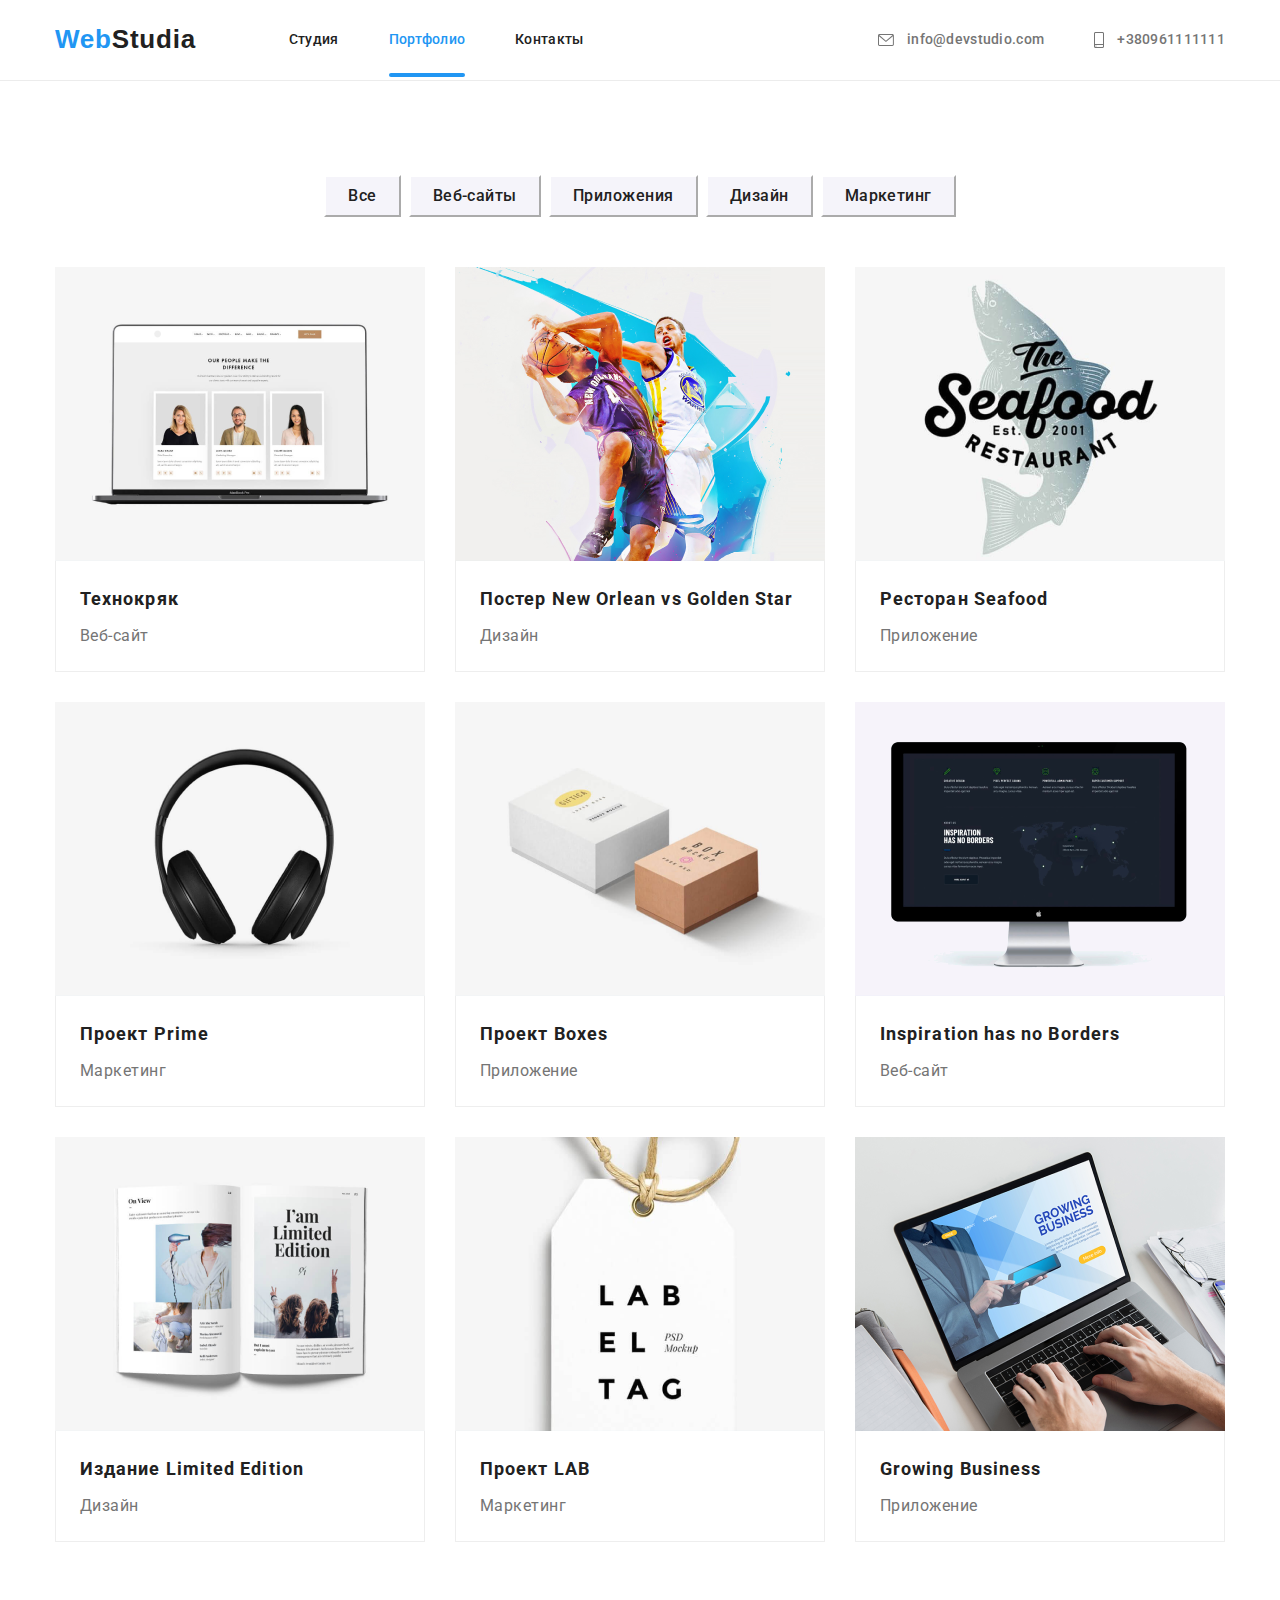
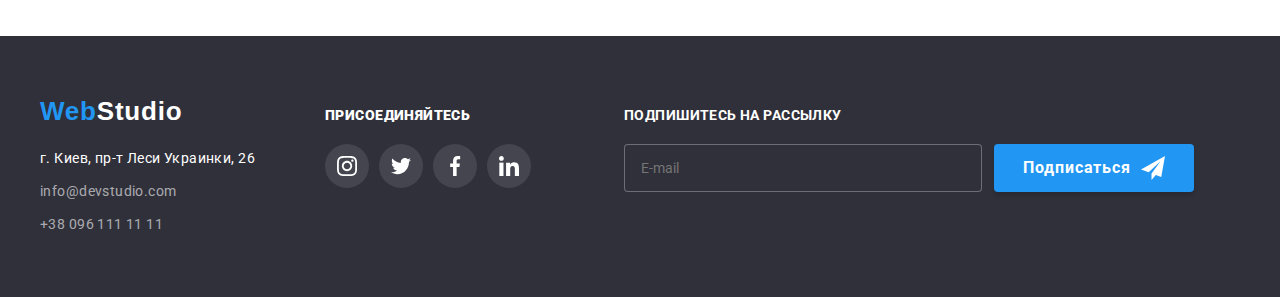
==== commit 742406f8: "18.04.2021 18.16" ====
--- a/portfolio.html
+++ b/portfolio.html
@@ -205,7 +205,7 @@
     </main>
 
     <footer class="footer-text-color bg-color-footer">
-        <div class="container ">
+        <div class="container secondary">
             <div class="footer-address">
                 <a class="logo-link logo-style logo-margin" href="./"><span class="logocolor">Web</span>Studio</a> <!--ссылка на главную страницу "./" обозначает корневую папку и отправляет на главную страницу-->
                 <address class="down-menue-address-style"><!--адрес-->
@@ -257,6 +257,24 @@
                     </li>
                 </ul>
             </div>
+            <div class="footer-message">
+                <h2>Подпишитесь на рассылку</h2>
+                <div class="subscribe">
+                    <form class="form-footer">
+                        <div class="form-label">
+                                <input class="input-footer" type="text" name="name-user" id="name-user" placeholder="E-mail" />
+                        </div>
+                    </form>
+                        <button class="button-footer" type="submit">
+                            <div class="button-view">
+                                <span class="button-title">Подписаться</span>
+                                <svg class="icon-send">
+                                    <use href="./images/icons/header-icons.svg#icon-footer-send"></use>
+                                </svg>
+                            </div>
+                        </button>
+                </div>
+            </div>
         </div>
 
     </footer>
--- a/css/styles.css
+++ b/css/styles.css
@@ -680,13 +680,13 @@
 }
 
 
-.list-portfolio-p{
+/* .list-portfolio-p{ */
   /* opacity: 50%; */
-}
-
-.bg-port-flip {
+/* } */
+
+/* .bg-port-flip {
   
-}
+} */
 
 .list-portfolio-p {
   /* display: inline-block;
@@ -1341,6 +1341,123 @@
 
 
 
+
+
+
+
+
+
+
+
+
+
+
+/* FOOTER */
+.secondary {
+  display: flex;
+  align-items: baseline;
+}
+
+.secondary h2 {
+  margin-bottom: 20px;
+
+  font-weight: 700;
+  font-size: 14px;
+  line-height: 1.14;
+  letter-spacing: 0.03em;
+  text-transform: uppercase;
+  color: var(--main-text-color-white);
+}
+
+.subscribe {
+  display: inline-flex;
+}
+
+.form-footer {
+  width: 358px;
+
+  margin-left: auto;
+  margin-right: auto;
+}
+
+.form-label {
+  display: flex;
+  flex-direction: column;
+}
+
+.form-label input {
+  width: 100%;
+  margin: 0;
+  padding: 0;
+  border: 0;
+  color: rgba(255, 255, 255, 0.6);
+  background-color: var(--bg-color-gray);
+
+  padding: 15px 0 15px 16px;
+  border: 1px solid rgba(255, 255, 255, 0.3);
+  box-sizing: border-box;
+
+  border-radius: 4px;
+}
+
+.button-footer {
+  display: flex;
+  align-items: center;
+  text-align: center;
+
+  margin-left: 12px;
+  min-width: 200px;
+  cursor: pointer;
+
+  box-shadow: 0px 4px 4px rgba(0, 0, 0, 0.15);
+  border: 1px solid transparent;
+  border-radius: 4px;
+  background: var(--main-text-color-blue);
+}
+
+.button-view {
+  display: flex;
+  align-items: center;
+  text-align: center;
+  margin: 0 auto;
+}
+
+.button-title {
+  margin-right: 10px;
+  font-weight: 700;
+  font-size: 16px;
+  line-height: 1.87;
+  letter-spacing: 0.06em;
+
+  color: var(--main-text-color-white);
+}
+
+.icon-send {
+  width: 24px;
+  height: 24px;
+  fill: var(--main-text-color-white);
+}
+
+
+
+
+
+
+
+
+
+
+
+
+
+
+
+
+
+
+
+
+
 /* Модальное окно */
 
 /* Параметры фона модального окна */
@@ -1372,7 +1489,7 @@
   transform: translate(-50%, -50%);
 
   width: 528px;
-  height: 581px;
+  /* height: 581px; */
   background-color: var(--main-text-color-white);
   box-shadow: 0px 1px 3px rgba(0, 0, 0, 0.12), 0px 1px 1px rgba(0, 0, 0, 0.14), 0px 2px 1px rgba(0, 0, 0, 0.2);
   border-radius: 4px;
@@ -1409,6 +1526,199 @@
 .modal-bottom:focus .icon{
   cursor: pointer;
 }
+
+
+
+/* Модальная форма */
+
+.form {
+  width: 528px;
+  margin-left: auto;
+  margin-right: auto;
+  padding: 40px;
+}
+
+.form h3 {
+  margin-bottom: 12px;
+  font-weight: 700;
+  font-size: 20px;
+  line-height: 1.15;
+  text-align: center;
+  letter-spacing: 0.03em;
+
+  color: var(--main-text-color-black);
+}
+
+.form-field {
+  display: flex;
+  flex-direction: column;
+  margin-bottom: 20px;
+}
+
+.form-field label {
+  margin-bottom: 4px;
+
+  font-size: 12px;
+  line-height: 1.17;
+  letter-spacing: 0.01em;
+
+  color: var(--main-text-color-gray);
+}
+
+.form-field:hover input,
+.form-field:hover textarea {
+  border: 1px solid var(--main-text-color-blue);
+  border-radius: 4px;
+}
+
+.form-field input {
+  cursor: pointer;
+  margin: 0;
+  padding: 11px 0 11px 42px;
+  width: 100%;
+  border: 1px solid rgba(33, 33, 33, 0.2);
+  box-sizing: border-box;
+  border-radius: 4px;
+
+  transition: border-color 250ms var(--timing-function);
+}
+
+.style-field {
+  position: relative;
+}
+
+.form-field:hover .form-svg,
+.form-field:focus-within .form-svg{
+  fill: var(--main-text-color-blue);
+}
+
+.form-field .form-svg {
+  position: absolute;
+  top: 50%;
+  left: 12px;
+  transform: translateY(-50%);
+  display: inline-block;
+  width: 18px;
+  height: 18px;
+  transition: fill 250ms var(--timing-function);
+}
+
+.form-field .form-comment {
+  padding: 12px 16px;
+
+  font-size: 12px;
+  line-height: 1.17;
+  letter-spacing: 0.01em;
+
+  cursor: pointer;
+  resize: none;
+  border: 1px solid rgba(33, 33, 33, 0.2);
+  box-sizing: border-box;
+  border-radius: 4px;
+}
+
+.form-option {
+  display: flex;
+  align-items: center;
+  margin-bottom: 30px;
+  padding-left: 12px;
+}
+
+.form-option label {
+  font-size: 14px;
+  line-height: 24px;
+
+  letter-spacing: 0.03em;
+
+  color: var(--main-text-color-gray);
+}
+
+.form-option input {
+  width: 16px;
+  height: 15px;
+  background: var(--main-text-color-black);
+}
+
+.checkbox {
+  position: absolute;
+  width: 1px;
+  height: 1px;
+  margin: -1px;
+  border: 0;
+  padding: 0;
+  clip: rect(0 0 0 0);
+  overflow: hidden;
+}
+
+.label {
+  display: flex;
+  align-items: center;
+}
+
+.icon-checkbox {
+  display: inline-block;
+  width: 16px;
+  height: 15px;
+  margin-right: 8px;
+
+  border: 2px solid var(--main-text-color-black);
+  border-radius: 2px;
+}
+
+/*  */
+.checkbox:checked + .icon-checkbox {
+  border-color: var(--main-text-color-blue);
+  background-color: var(--main-text-color-blue);
+  background-image: url(../images/icons/v.svg);
+  background-size: contain;
+  background-origin: border-box;
+}
+
+.form-link {
+  text-decoration: underline;
+  color: var(--main-text-color-blue);
+}
+
+.form .button-send:hover,
+.form .button-send:focus {
+  background-color: #188ce8;
+}
+
+.button-send {
+  display: flex;
+  margin-left: auto;
+  margin-right: auto;
+
+  background-color: var(--main-text-color-blue);
+
+  box-shadow: 0px 4px 4px rgba(0, 0, 0, 0.15);
+  border: 1px solid transparent;
+  border-radius: 4px;
+  padding: 10px 32px;
+  min-width: 200px;
+  cursor: pointer;
+
+  transition: background-color 250ms var(--timing-function);
+}
+
+.title-send {
+  display: flex;
+  align-items: center;
+  text-align: center;
+  margin-left: auto;
+  margin-right: auto;
+
+  font-weight: 700;
+  font-size: 16px;
+  line-height: 1.87;
+  align-items: center;
+  text-align: center;
+  letter-spacing: 0.06em;
+  color: var(--main-text-color-white);
+}
+
+
+
 
 
 
--- a/css/styles.css
+++ b/css/styles.css
@@ -680,13 +680,13 @@
 }
 
 
-.list-portfolio-p{
+/* .list-portfolio-p{ */
   /* opacity: 50%; */
-}
-
-.bg-port-flip {
+/* } */
+
+/* .bg-port-flip {
   
-}
+} */
 
 .list-portfolio-p {
   /* display: inline-block;
@@ -1341,6 +1341,123 @@
 
 
 
+
+
+
+
+
+
+
+
+
+
+
+/* FOOTER */
+.secondary {
+  display: flex;
+  align-items: baseline;
+}
+
+.secondary h2 {
+  margin-bottom: 20px;
+
+  font-weight: 700;
+  font-size: 14px;
+  line-height: 1.14;
+  letter-spacing: 0.03em;
+  text-transform: uppercase;
+  color: var(--main-text-color-white);
+}
+
+.subscribe {
+  display: inline-flex;
+}
+
+.form-footer {
+  width: 358px;
+
+  margin-left: auto;
+  margin-right: auto;
+}
+
+.form-label {
+  display: flex;
+  flex-direction: column;
+}
+
+.form-label input {
+  width: 100%;
+  margin: 0;
+  padding: 0;
+  border: 0;
+  color: rgba(255, 255, 255, 0.6);
+  background-color: var(--bg-color-gray);
+
+  padding: 15px 0 15px 16px;
+  border: 1px solid rgba(255, 255, 255, 0.3);
+  box-sizing: border-box;
+
+  border-radius: 4px;
+}
+
+.button-footer {
+  display: flex;
+  align-items: center;
+  text-align: center;
+
+  margin-left: 12px;
+  min-width: 200px;
+  cursor: pointer;
+
+  box-shadow: 0px 4px 4px rgba(0, 0, 0, 0.15);
+  border: 1px solid transparent;
+  border-radius: 4px;
+  background: var(--main-text-color-blue);
+}
+
+.button-view {
+  display: flex;
+  align-items: center;
+  text-align: center;
+  margin: 0 auto;
+}
+
+.button-title {
+  margin-right: 10px;
+  font-weight: 700;
+  font-size: 16px;
+  line-height: 1.87;
+  letter-spacing: 0.06em;
+
+  color: var(--main-text-color-white);
+}
+
+.icon-send {
+  width: 24px;
+  height: 24px;
+  fill: var(--main-text-color-white);
+}
+
+
+
+
+
+
+
+
+
+
+
+
+
+
+
+
+
+
+
+
+
 /* Модальное окно */
 
 /* Параметры фона модального окна */
@@ -1372,7 +1489,7 @@
   transform: translate(-50%, -50%);
 
   width: 528px;
-  height: 581px;
+  /* height: 581px; */
   background-color: var(--main-text-color-white);
   box-shadow: 0px 1px 3px rgba(0, 0, 0, 0.12), 0px 1px 1px rgba(0, 0, 0, 0.14), 0px 2px 1px rgba(0, 0, 0, 0.2);
   border-radius: 4px;
@@ -1409,6 +1526,199 @@
 .modal-bottom:focus .icon{
   cursor: pointer;
 }
+
+
+
+/* Модальная форма */
+
+.form {
+  width: 528px;
+  margin-left: auto;
+  margin-right: auto;
+  padding: 40px;
+}
+
+.form h3 {
+  margin-bottom: 12px;
+  font-weight: 700;
+  font-size: 20px;
+  line-height: 1.15;
+  text-align: center;
+  letter-spacing: 0.03em;
+
+  color: var(--main-text-color-black);
+}
+
+.form-field {
+  display: flex;
+  flex-direction: column;
+  margin-bottom: 20px;
+}
+
+.form-field label {
+  margin-bottom: 4px;
+
+  font-size: 12px;
+  line-height: 1.17;
+  letter-spacing: 0.01em;
+
+  color: var(--main-text-color-gray);
+}
+
+.form-field:hover input,
+.form-field:hover textarea {
+  border: 1px solid var(--main-text-color-blue);
+  border-radius: 4px;
+}
+
+.form-field input {
+  cursor: pointer;
+  margin: 0;
+  padding: 11px 0 11px 42px;
+  width: 100%;
+  border: 1px solid rgba(33, 33, 33, 0.2);
+  box-sizing: border-box;
+  border-radius: 4px;
+
+  transition: border-color 250ms var(--timing-function);
+}
+
+.style-field {
+  position: relative;
+}
+
+.form-field:hover .form-svg,
+.form-field:focus-within .form-svg{
+  fill: var(--main-text-color-blue);
+}
+
+.form-field .form-svg {
+  position: absolute;
+  top: 50%;
+  left: 12px;
+  transform: translateY(-50%);
+  display: inline-block;
+  width: 18px;
+  height: 18px;
+  transition: fill 250ms var(--timing-function);
+}
+
+.form-field .form-comment {
+  padding: 12px 16px;
+
+  font-size: 12px;
+  line-height: 1.17;
+  letter-spacing: 0.01em;
+
+  cursor: pointer;
+  resize: none;
+  border: 1px solid rgba(33, 33, 33, 0.2);
+  box-sizing: border-box;
+  border-radius: 4px;
+}
+
+.form-option {
+  display: flex;
+  align-items: center;
+  margin-bottom: 30px;
+  padding-left: 12px;
+}
+
+.form-option label {
+  font-size: 14px;
+  line-height: 24px;
+
+  letter-spacing: 0.03em;
+
+  color: var(--main-text-color-gray);
+}
+
+.form-option input {
+  width: 16px;
+  height: 15px;
+  background: var(--main-text-color-black);
+}
+
+.checkbox {
+  position: absolute;
+  width: 1px;
+  height: 1px;
+  margin: -1px;
+  border: 0;
+  padding: 0;
+  clip: rect(0 0 0 0);
+  overflow: hidden;
+}
+
+.label {
+  display: flex;
+  align-items: center;
+}
+
+.icon-checkbox {
+  display: inline-block;
+  width: 16px;
+  height: 15px;
+  margin-right: 8px;
+
+  border: 2px solid var(--main-text-color-black);
+  border-radius: 2px;
+}
+
+/*  */
+.checkbox:checked + .icon-checkbox {
+  border-color: var(--main-text-color-blue);
+  background-color: var(--main-text-color-blue);
+  background-image: url(../images/icons/v.svg);
+  background-size: contain;
+  background-origin: border-box;
+}
+
+.form-link {
+  text-decoration: underline;
+  color: var(--main-text-color-blue);
+}
+
+.form .button-send:hover,
+.form .button-send:focus {
+  background-color: #188ce8;
+}
+
+.button-send {
+  display: flex;
+  margin-left: auto;
+  margin-right: auto;
+
+  background-color: var(--main-text-color-blue);
+
+  box-shadow: 0px 4px 4px rgba(0, 0, 0, 0.15);
+  border: 1px solid transparent;
+  border-radius: 4px;
+  padding: 10px 32px;
+  min-width: 200px;
+  cursor: pointer;
+
+  transition: background-color 250ms var(--timing-function);
+}
+
+.title-send {
+  display: flex;
+  align-items: center;
+  text-align: center;
+  margin-left: auto;
+  margin-right: auto;
+
+  font-weight: 700;
+  font-size: 16px;
+  line-height: 1.87;
+  align-items: center;
+  text-align: center;
+  letter-spacing: 0.06em;
+  color: var(--main-text-color-white);
+}
+
+
+
 
 
 
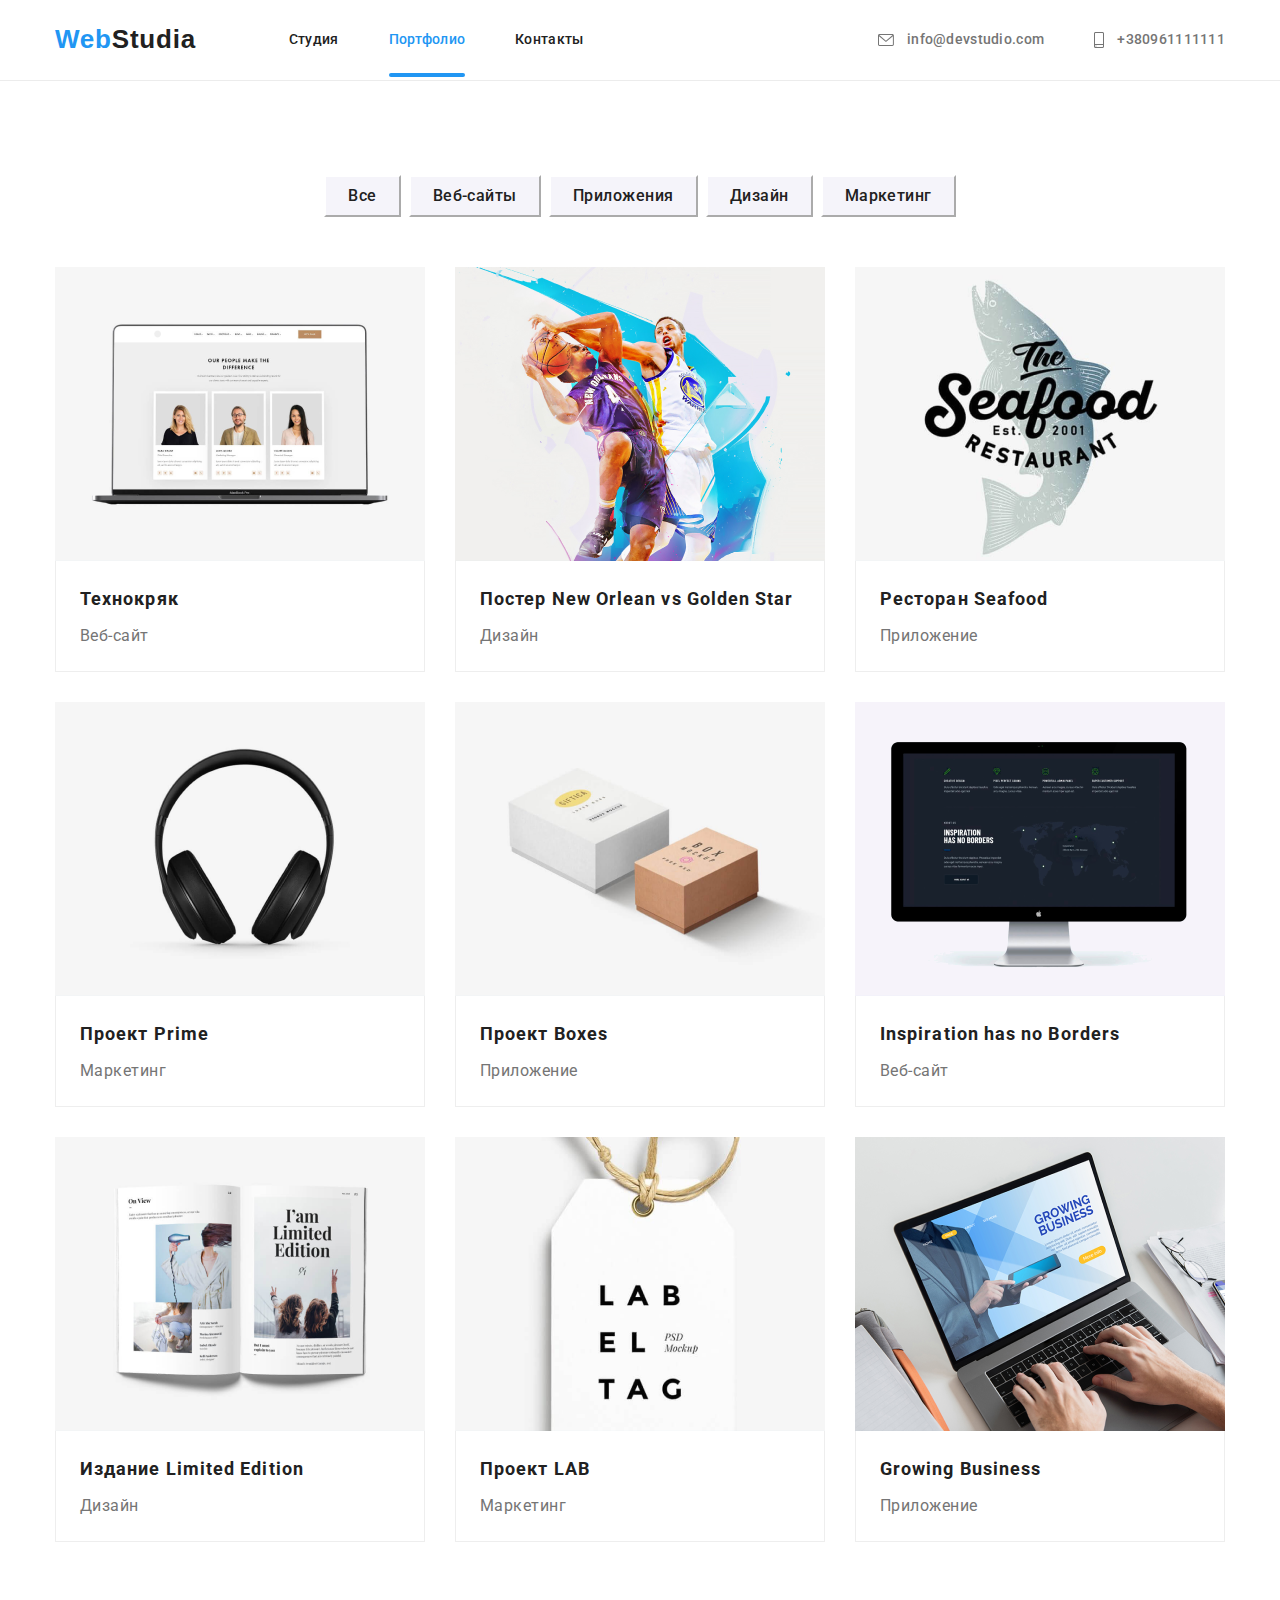
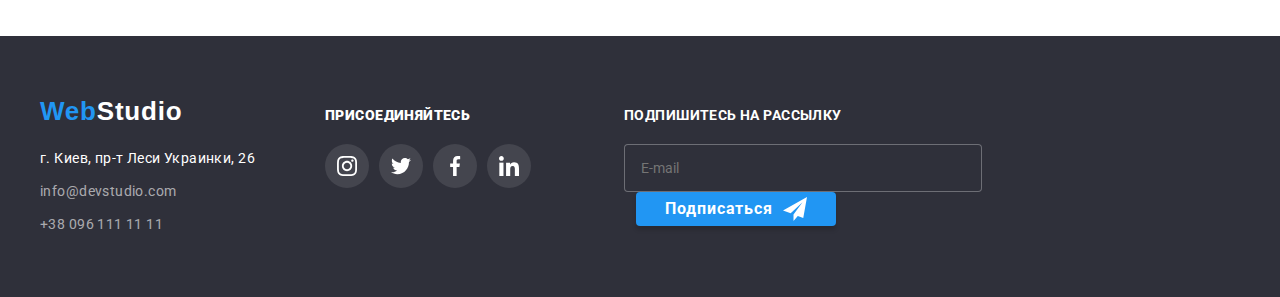
==== commit 99a5ae3a: "22.04.2021 02.40" ====
--- a/portfolio.html
+++ b/portfolio.html
@@ -264,7 +264,7 @@
                         <div class="form-label">
                                 <input class="input-footer" type="text" name="name-user" id="name-user" placeholder="E-mail" />
                         </div>
-                    </form>
+
                         <button class="button-footer" type="submit">
                             <div class="button-view">
                                 <span class="button-title">Подписаться</span>
@@ -273,9 +273,13 @@
                                 </svg>
                             </div>
                         </button>
+                    </form>
+
                 </div>
             </div>
         </div>
 
     </footer>
 </body>
+
+</html>--- a/css/styles.css
+++ b/css/styles.css
@@ -1536,6 +1536,7 @@
   margin-left: auto;
   margin-right: auto;
   padding: 40px;
+  padding-top: 2px;
 }
 
 .form h3 {
@@ -1566,9 +1567,13 @@
 }
 
 .form-field:hover input,
-.form-field:hover textarea {
+.form-field:hover textarea,
+.form-field:focus-within input,
+.form-field:focus-within textarea {
   border: 1px solid var(--main-text-color-blue);
   border-radius: 4px;
+  /* border-color: var(--main-text-color-blue); */
+  /* outline: none; */
 }
 
 .form-field input {
@@ -1579,6 +1584,7 @@
   border: 1px solid rgba(33, 33, 33, 0.2);
   box-sizing: border-box;
   border-radius: 4px;
+  outline: none;
 
   transition: border-color 250ms var(--timing-function);
 }
--- a/css/styles.css
+++ b/css/styles.css
@@ -1536,6 +1536,7 @@
   margin-left: auto;
   margin-right: auto;
   padding: 40px;
+  padding-top: 2px;
 }
 
 .form h3 {
@@ -1566,9 +1567,13 @@
 }
 
 .form-field:hover input,
-.form-field:hover textarea {
+.form-field:hover textarea,
+.form-field:focus-within input,
+.form-field:focus-within textarea {
   border: 1px solid var(--main-text-color-blue);
   border-radius: 4px;
+  /* border-color: var(--main-text-color-blue); */
+  /* outline: none; */
 }
 
 .form-field input {
@@ -1579,6 +1584,7 @@
   border: 1px solid rgba(33, 33, 33, 0.2);
   box-sizing: border-box;
   border-radius: 4px;
+  outline: none;
 
   transition: border-color 250ms var(--timing-function);
 }
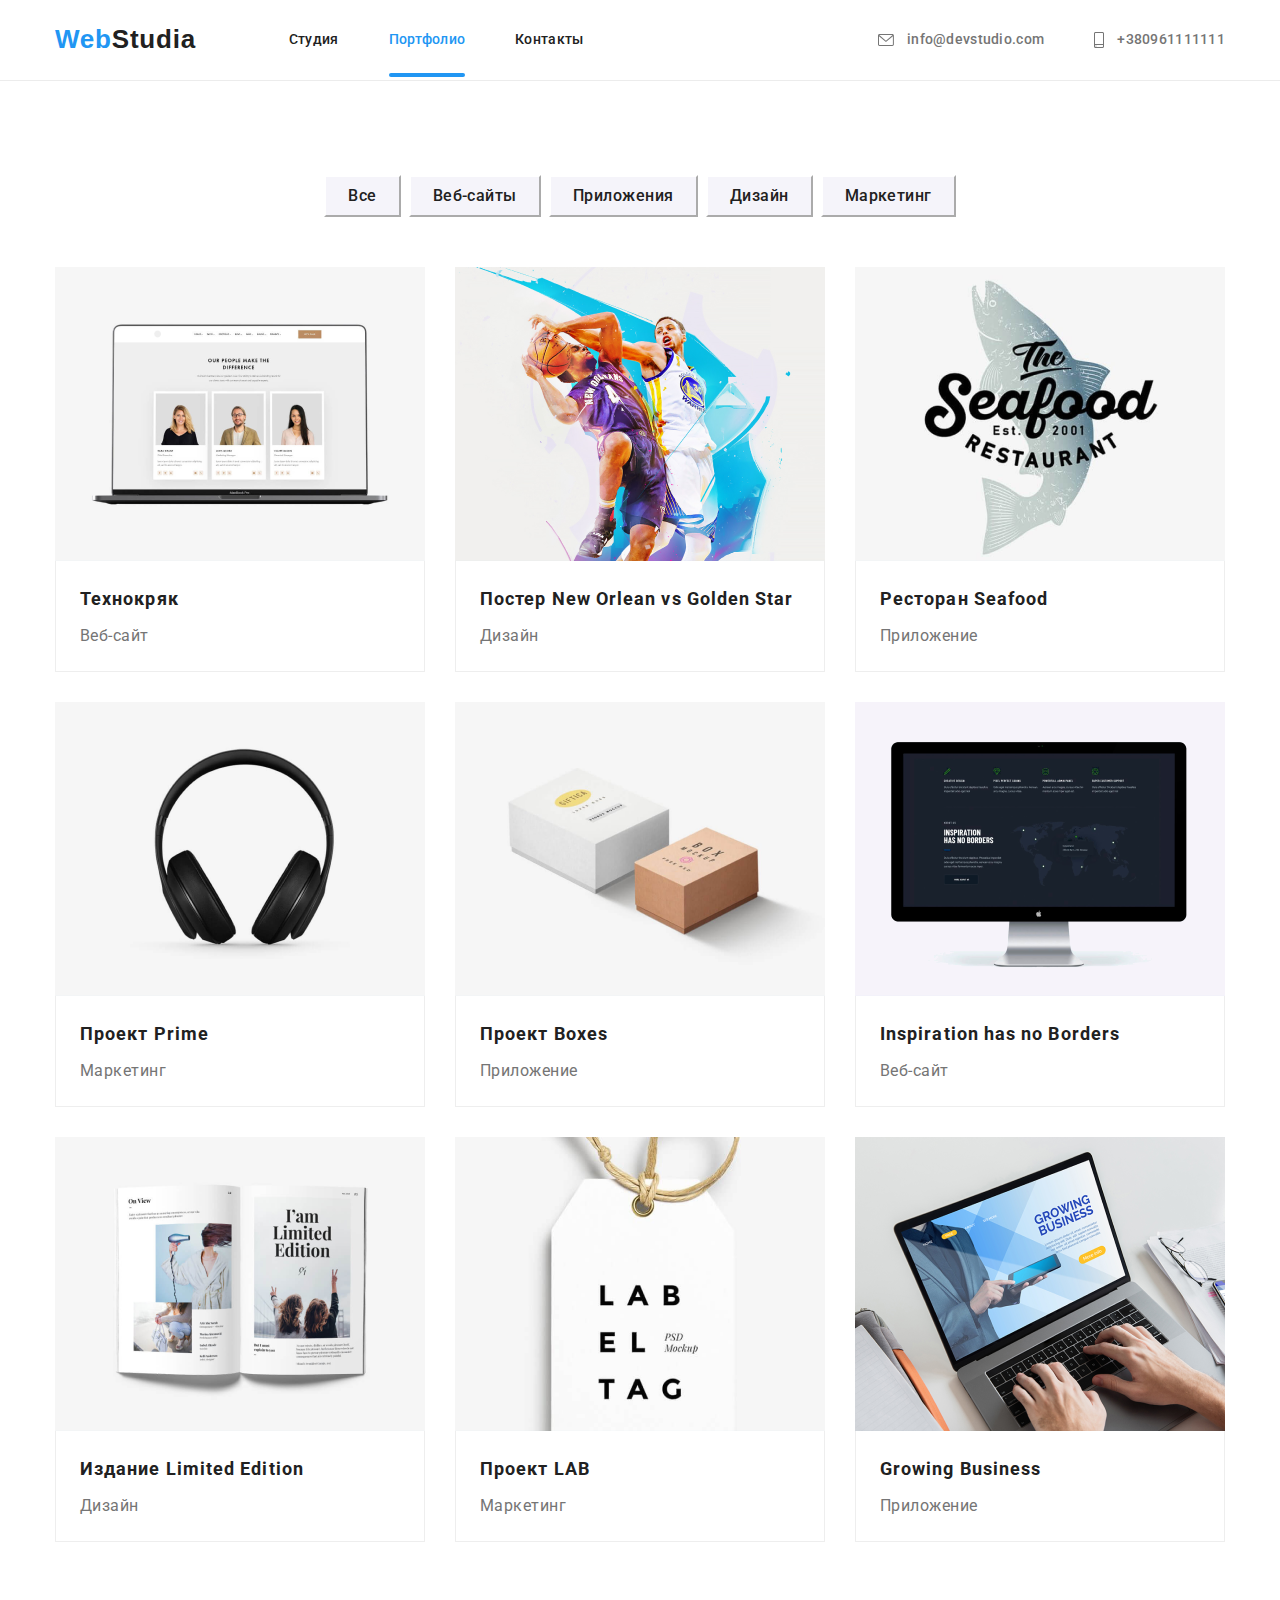
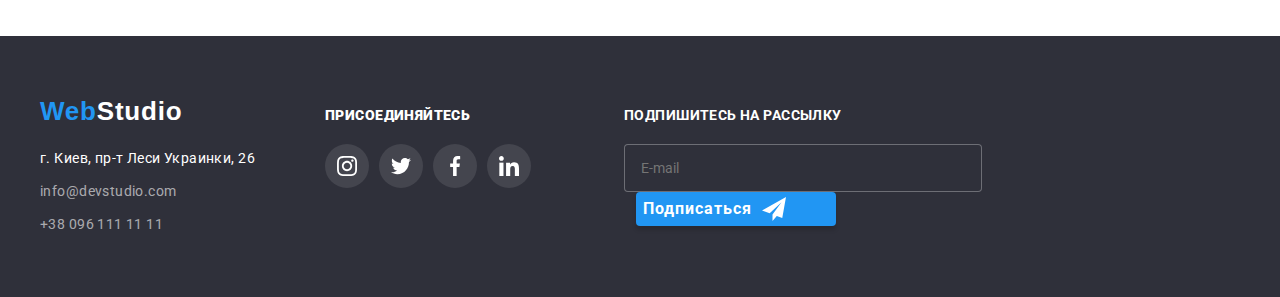
==== commit 25e5965f: "22.04.2021 02.48" ====
--- a/portfolio.html
+++ b/portfolio.html
@@ -265,14 +265,16 @@
                                 <input class="input-footer" type="text" name="name-user" id="name-user" placeholder="E-mail" />
                         </div>
 
+                        <div class="button-view">
                         <button class="button-footer" type="submit">
-                            <div class="button-view">
+                            
                                 <span class="button-title">Подписаться</span>
                                 <svg class="icon-send">
                                     <use href="./images/icons/header-icons.svg#icon-footer-send"></use>
                                 </svg>
-                            </div>
+                            
                         </button>
+                    </div>
                     </form>
 
                 </div>
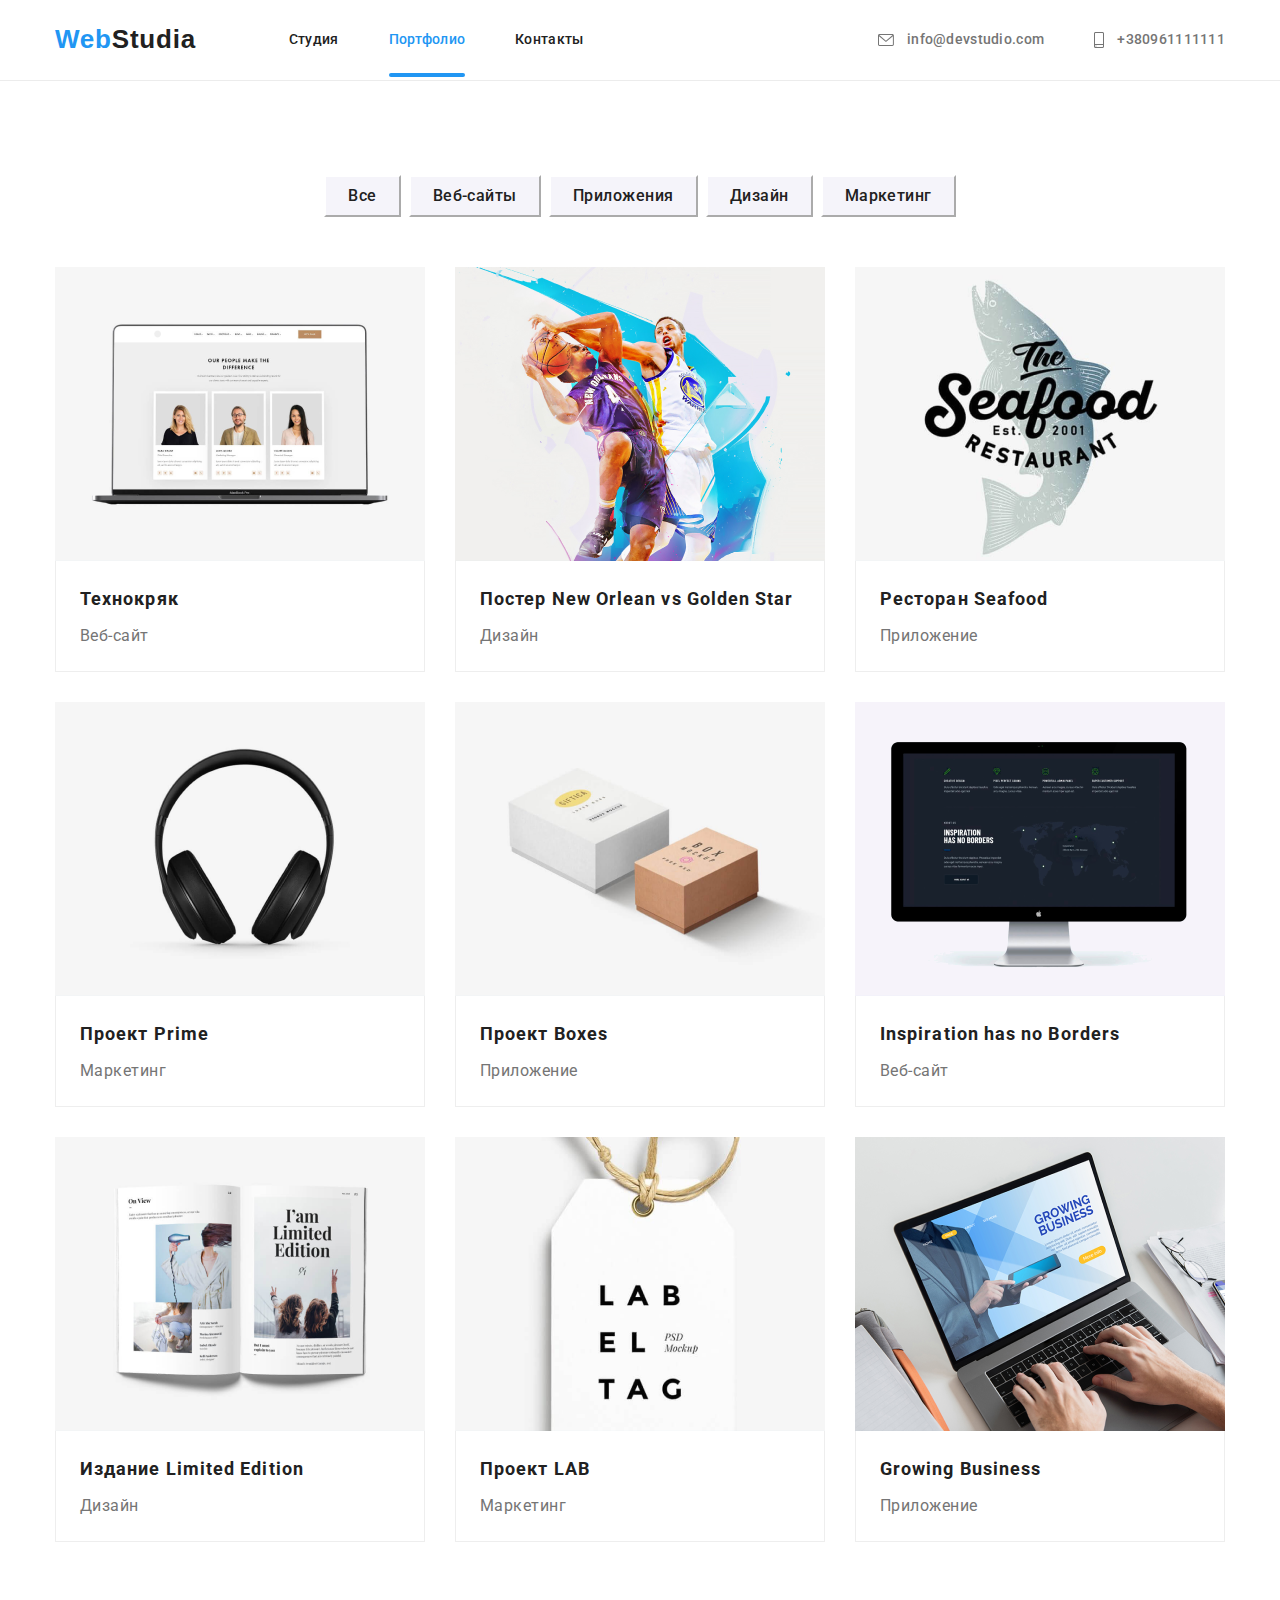
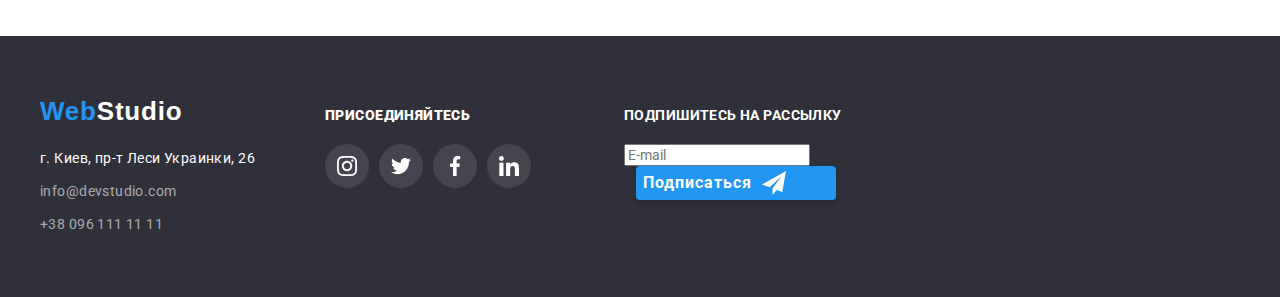
==== commit 1776d9da: "24.04.2021 03.31" ====
--- a/portfolio.html
+++ b/portfolio.html
@@ -261,20 +261,13 @@
                 <h2>Подпишитесь на рассылку</h2>
                 <div class="subscribe">
                     <form class="form-footer">
-                        <div class="form-label">
-                                <input class="input-footer" type="text" name="name-user" id="name-user" placeholder="E-mail" />
-                        </div>
-
-                        <div class="button-view">
+                        <input class="input-footer" type="text" name="name-user" id="name-user" placeholder="E-mail" />
                         <button class="button-footer" type="submit">
-                            
                                 <span class="button-title">Подписаться</span>
                                 <svg class="icon-send">
                                     <use href="./images/icons/header-icons.svg#icon-footer-send"></use>
-                                </svg>
-                            
+                                </svg>    
                         </button>
-                    </div>
                     </form>
 
                 </div>
--- a/css/styles.css
+++ b/css/styles.css
@@ -1380,7 +1380,7 @@
   margin-right: auto;
 }
 
-.form-label {
+.input-footer {
   display: flex;
   flex-direction: column;
 }
@@ -1404,6 +1404,7 @@
   display: flex;
   align-items: center;
   text-align: center;
+  margin: 0 auto;
 
   margin-left: 12px;
   min-width: 200px;
@@ -1415,12 +1416,12 @@
   background: var(--main-text-color-blue);
 }
 
-.button-view {
+/* .button-view {
   display: flex;
   align-items: center;
   text-align: center;
   margin: 0 auto;
-}
+} */
 
 .button-title {
   margin-right: 10px;
@@ -1576,6 +1577,10 @@
   /* outline: none; */
 }
 
+.form-field textarea {
+  outline: none;
+}
+
 .form-field input {
   cursor: pointer;
   margin: 0;
@@ -1596,6 +1601,7 @@
 .form-field:hover .form-svg,
 .form-field:focus-within .form-svg{
   fill: var(--main-text-color-blue);
+  
 }
 
 .form-field .form-svg {
--- a/css/styles.css
+++ b/css/styles.css
@@ -1380,7 +1380,7 @@
   margin-right: auto;
 }
 
-.form-label {
+.input-footer {
   display: flex;
   flex-direction: column;
 }
@@ -1404,6 +1404,7 @@
   display: flex;
   align-items: center;
   text-align: center;
+  margin: 0 auto;
 
   margin-left: 12px;
   min-width: 200px;
@@ -1415,12 +1416,12 @@
   background: var(--main-text-color-blue);
 }
 
-.button-view {
+/* .button-view {
   display: flex;
   align-items: center;
   text-align: center;
   margin: 0 auto;
-}
+} */
 
 .button-title {
   margin-right: 10px;
@@ -1576,6 +1577,10 @@
   /* outline: none; */
 }
 
+.form-field textarea {
+  outline: none;
+}
+
 .form-field input {
   cursor: pointer;
   margin: 0;
@@ -1596,6 +1601,7 @@
 .form-field:hover .form-svg,
 .form-field:focus-within .form-svg{
   fill: var(--main-text-color-blue);
+  
 }
 
 .form-field .form-svg {
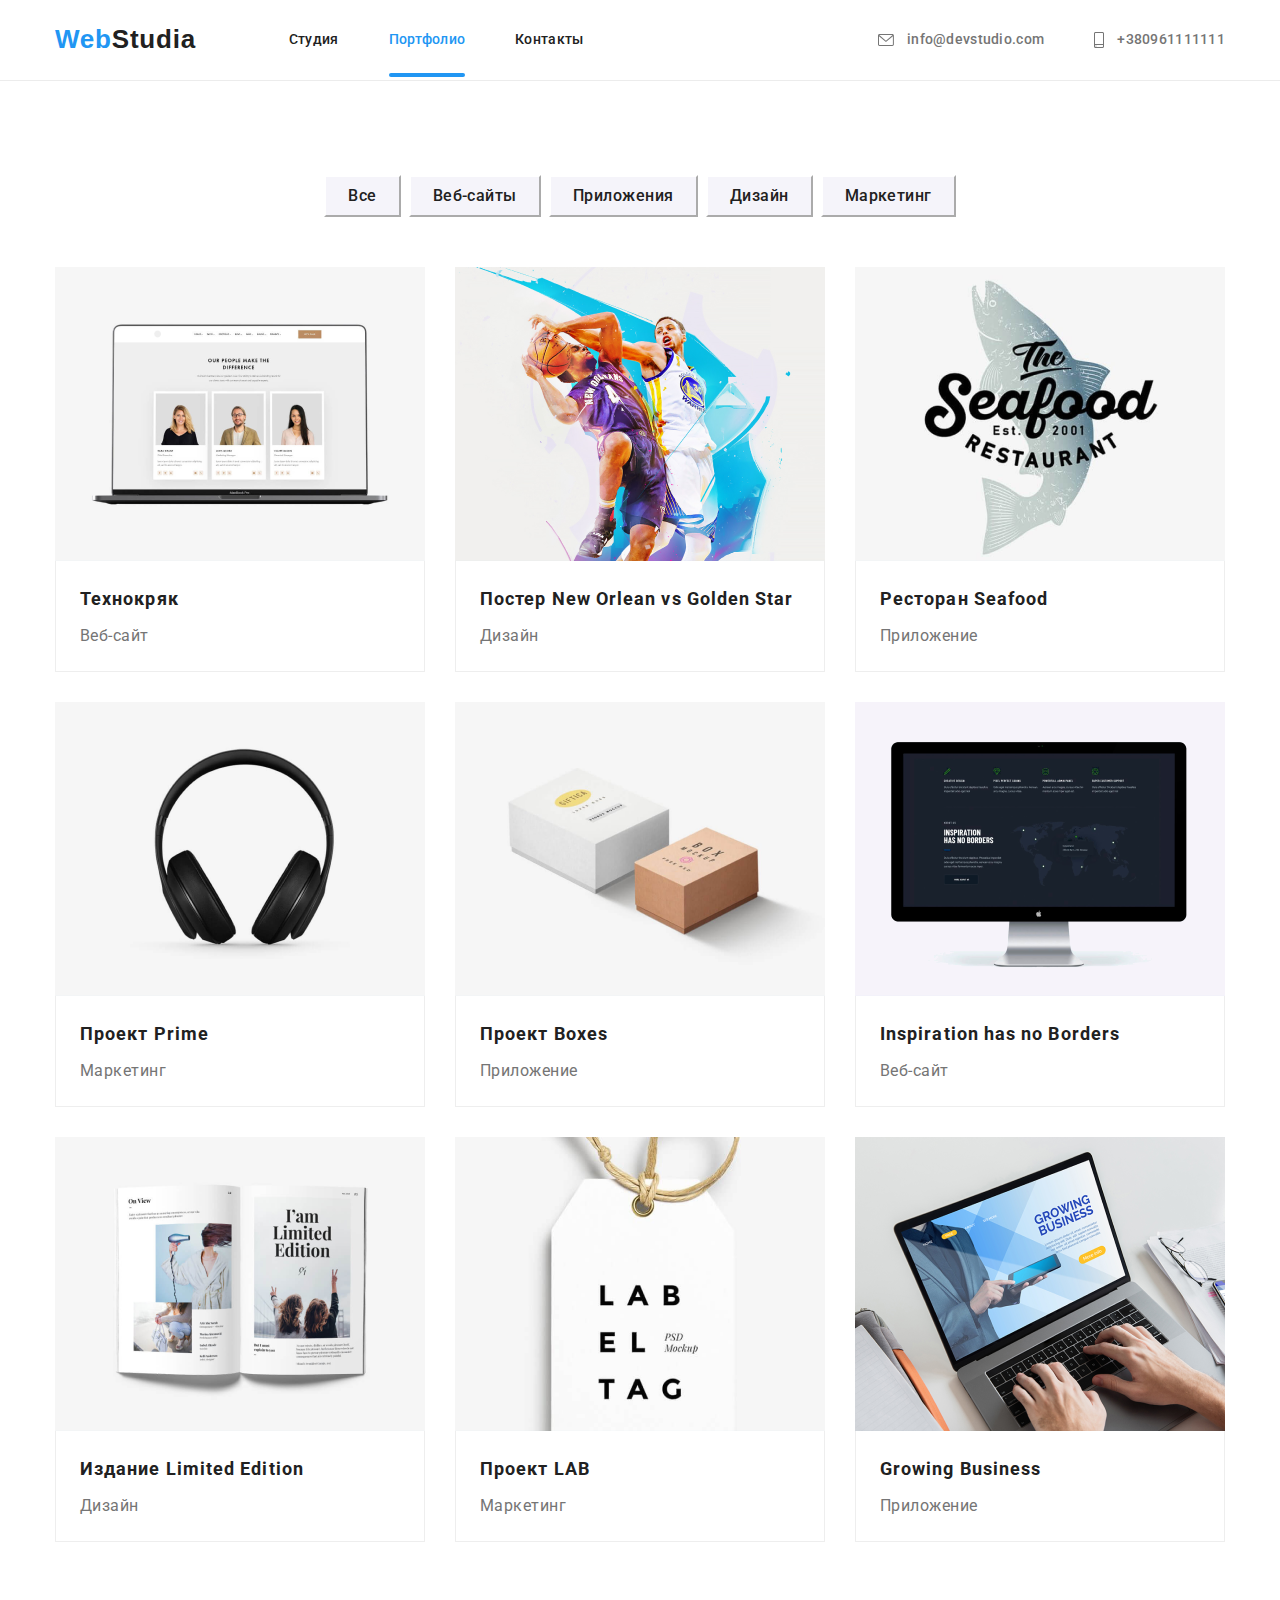
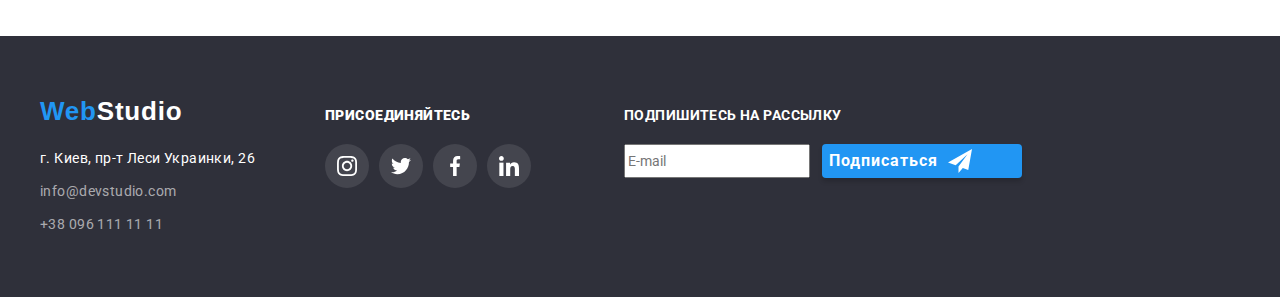
==== commit 9a824d40: "25.04.2021 15.08" ====
--- a/portfolio.html
+++ b/portfolio.html
@@ -259,7 +259,7 @@
             </div>
             <div class="footer-message">
                 <h2>Подпишитесь на рассылку</h2>
-                <div class="subscribe">
+                <!-- <div class="subscribe"> -->
                     <form class="form-footer">
                         <input class="input-footer" type="text" name="name-user" id="name-user" placeholder="E-mail" />
                         <button class="button-footer" type="submit">
@@ -270,7 +270,7 @@
                         </button>
                     </form>
 
-                </div>
+                <!-- </div> -->
             </div>
         </div>
 
--- a/css/styles.css
+++ b/css/styles.css
@@ -1369,11 +1369,12 @@
   color: var(--main-text-color-white);
 }
 
-.subscribe {
+/* .subscribe {
   display: inline-flex;
-}
+} */
 
 .form-footer {
+  display: inline-flex;
   width: 358px;
 
   margin-left: auto;
--- a/css/styles.css
+++ b/css/styles.css
@@ -1369,11 +1369,12 @@
   color: var(--main-text-color-white);
 }
 
-.subscribe {
+/* .subscribe {
   display: inline-flex;
-}
+} */
 
 .form-footer {
+  display: inline-flex;
   width: 358px;
 
   margin-left: auto;
